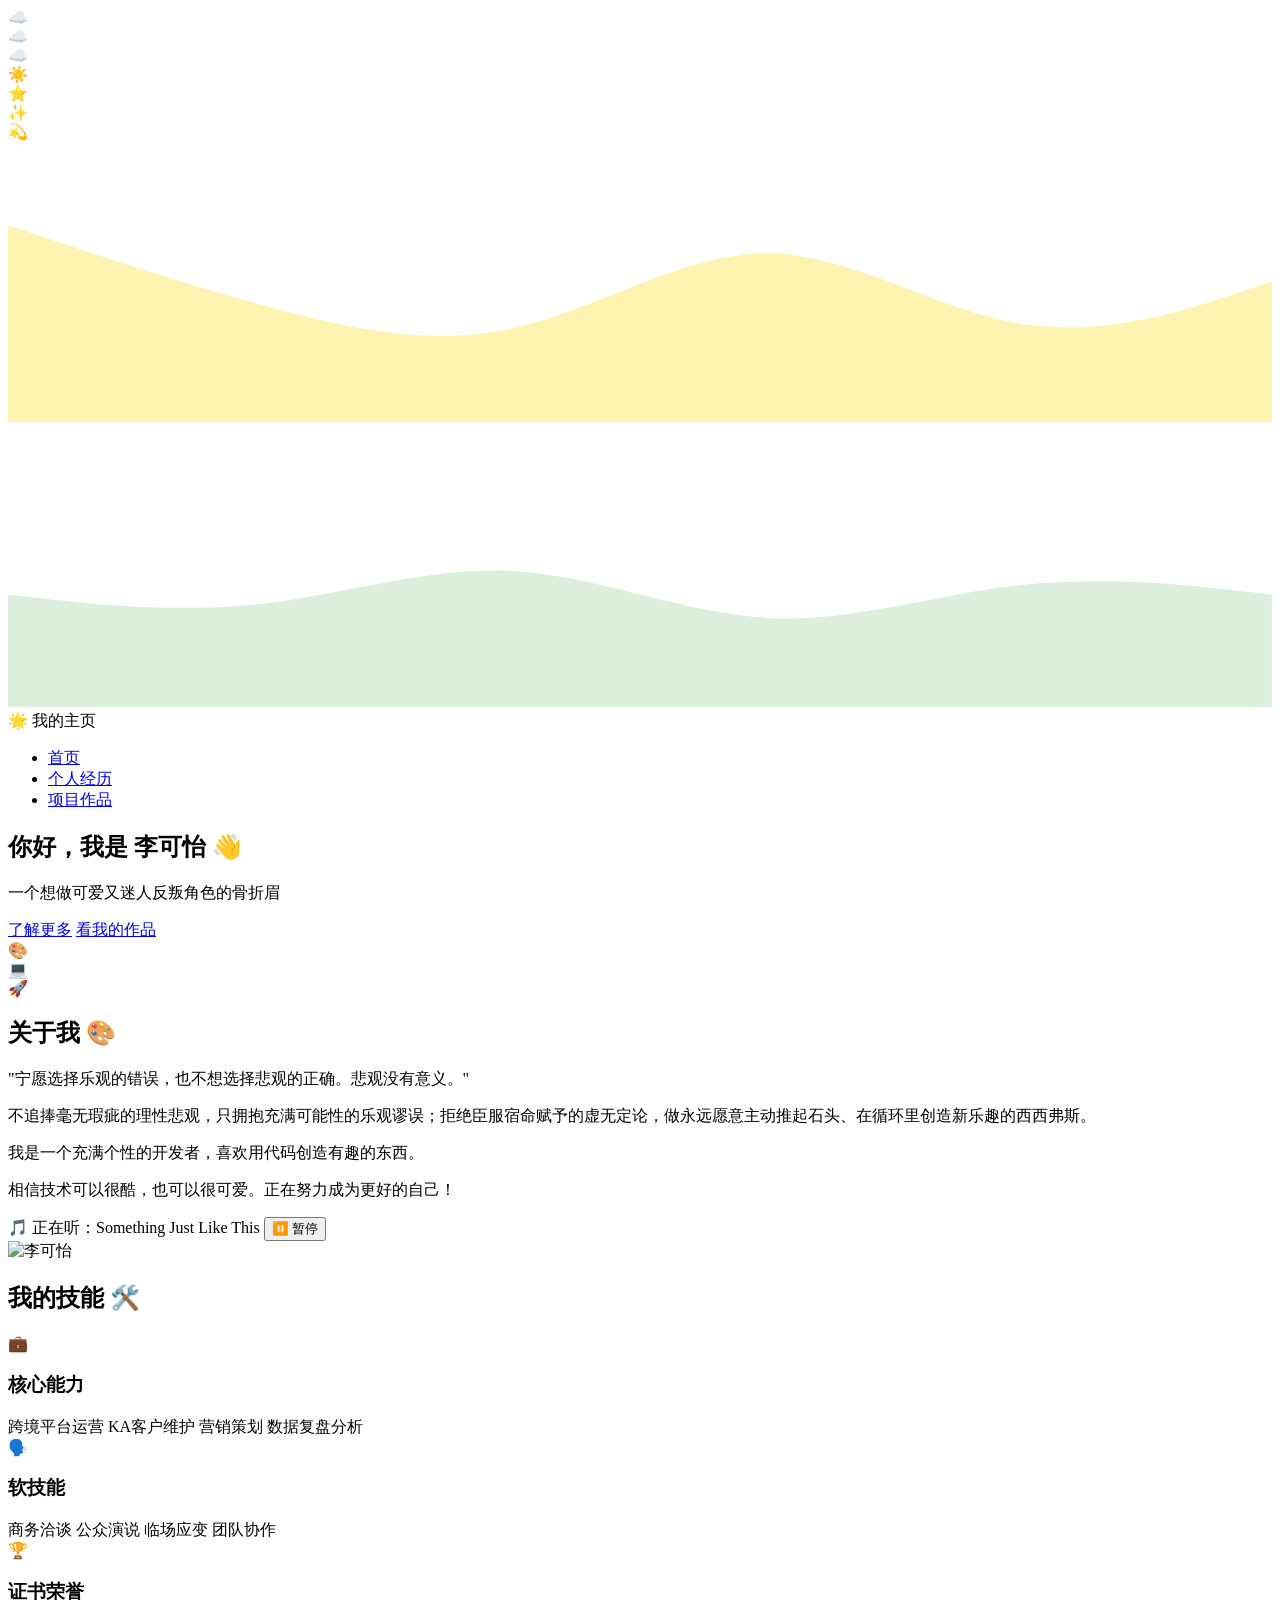
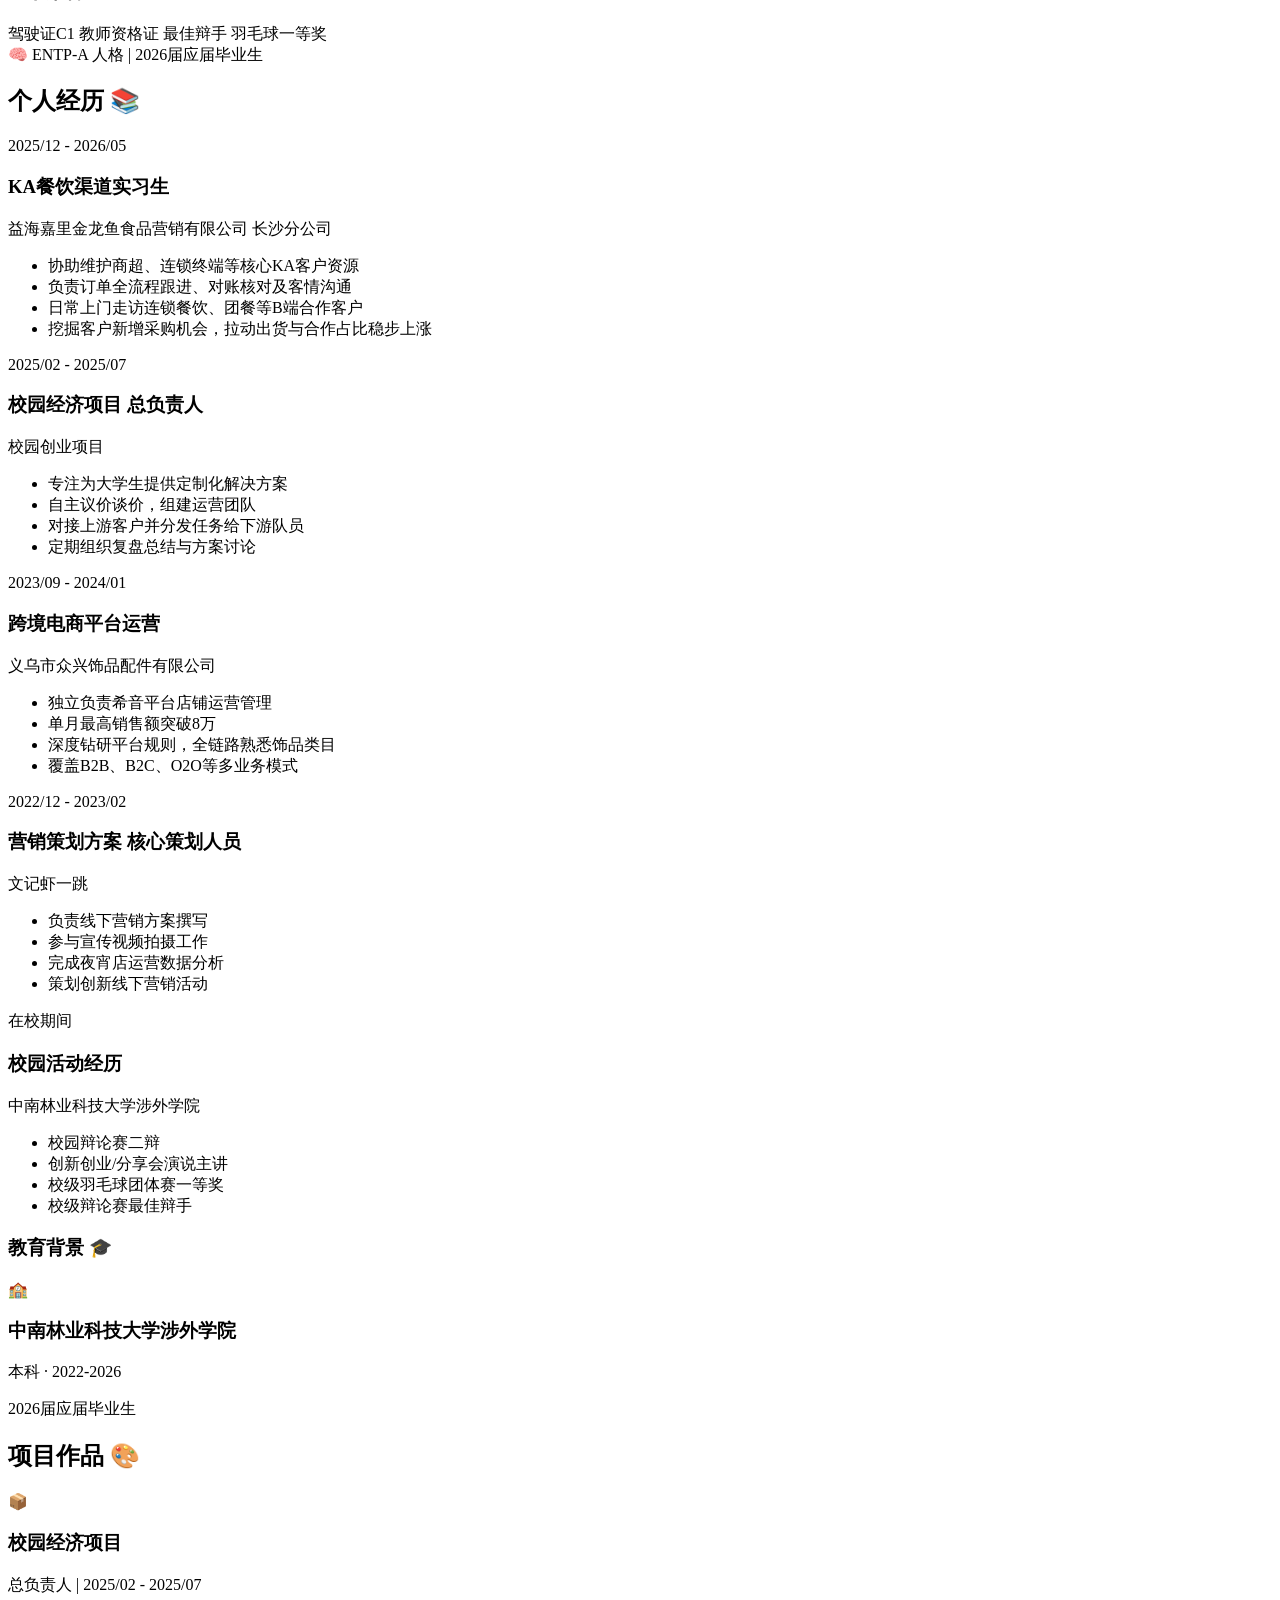
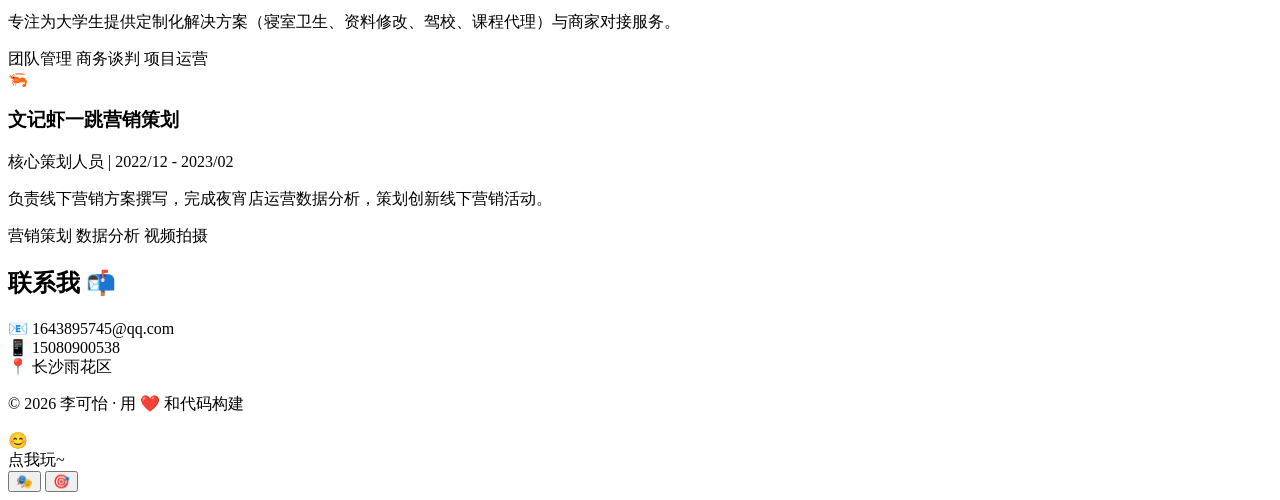
==== index.html @ 782f6d32 "Add files via upload" ====
<!DOCTYPE html>
<html lang="zh-CN">
<head>
    <meta charset="UTF-8">
    <meta name="viewport" content="width=device-width, initial-scale=1.0">
    <title>李可怡 - 个人主页</title>
    <link rel="stylesheet" href="css/style.css">
    <link href="https://fonts.googleapis.com/css2?family=Nunito:wght@400;600;700;800&display=swap" rel="stylesheet">
</head>
<body>
    <!-- 卡通背景装饰 -->
    <div class="bg-decoration">
        <div class="cloud cloud-1">☁️</div>
        <div class="cloud cloud-2">☁️</div>
        <div class="cloud cloud-3">☁️</div>
        <div class="sun">☀️</div>
        <div class="star star-1">⭐</div>
        <div class="star star-2">✨</div>
        <div class="star star-3">💫</div>
    </div>

    <!-- 波浪装饰 -->
    <div class="wave-container">
        <svg class="wave" xmlns="http://www.w3.org/2000/svg" viewBox="0 0 1440 320">
            <path fill="rgba(255, 215, 0, 0.3)" d="M0,96L48,112C96,128,192,160,288,186.7C384,213,480,235,576,213.3C672,192,768,128,864,128C960,128,1056,192,1152,208C1248,224,1344,192,1392,176L1440,160L1440,320L1392,320C1344,320,1248,320,1152,320C1056,320,960,320,864,320C768,320,672,320,576,320C480,320,384,320,288,320C192,320,96,320,48,320L0,320Z"></path>
        </svg>
        <svg class="wave wave-2" xmlns="http://www.w3.org/2000/svg" viewBox="0 0 1440 320">
            <path fill="rgba(76, 175, 80, 0.2)" d="M0,192L48,197.3C96,203,192,213,288,202.7C384,192,480,160,576,165.3C672,171,768,213,864,218.7C960,224,1056,192,1152,181.3C1248,171,1344,181,1392,186.7L1440,192L1440,320L1392,320C1344,320,1248,320,1152,320C1056,320,960,320,864,320C768,320,672,320,576,320C480,320,384,320,288,320C192,320,96,320,48,320L0,320Z"></path>
        </svg>
    </div>

    <nav class="navbar">
        <div class="logo">🌟 我的主页</div>
        <ul class="nav-links">
            <li><a href="#home" class="active">首页</a></li>
            <li><a href="#experience">个人经历</a></li>
            <li><a href="#projects">项目作品</a></li>
        </ul>
        <div class="hamburger">
            <span></span>
            <span></span>
            <span></span>
        </div>
    </nav>

    <main class="main-content">
        <!-- 首页 -->
        <section id="home" class="section hero-section">
            <header class="hero">
                <div class="hero-content">
                    <h1>你好，我是 <span class="highlight">李可怡</span> 👋</h1>
                    <p class="tagline">一个想做可爱又迷人反叛角色的骨折眉</p>
                    <div class="hero-buttons">
                        <a href="#about" class="btn btn-primary">了解更多</a>
                        <a href="#projects" class="btn btn-secondary">看我的作品</a>
                    </div>
                </div>
                <div class="hero-illustration">
                    <div class="illustration-element element-1">🎨</div>
                    <div class="illustration-element element-2">💻</div>
                    <div class="illustration-element element-3">🚀</div>
                </div>
            </header>

            <section id="about" class="section">
                <h2 class="section-title">关于我 🎨</h2>
                <div class="about-content">
<div class="about-text">
                    <p class="about-quote">"宁愿选择乐观的错误，也不想选择悲观的正确。悲观没有意义。"</p>
                    <p class="about-desc">不追捧毫无瑕疵的理性悲观，只拥抱充满可能性的乐观谬误；拒绝臣服宿命赋予的虚无定论，做永远愿意主动推起石头、在循环里创造新乐趣的西西弗斯。</p>
                    <p>我是一个充满个性的开发者，喜欢用代码创造有趣的东西。</p>
                    <p>相信技术可以很酷，也可以很可爱。正在努力成为更好的自己！</p>
                    <div class="about-music">
                        <span class="music-icon">🎵</span>
                        <span class="music-text">正在听：Something Just Like This</span>
                        <audio id="bgMusic" preload="auto">
                            <source src="assets/music.mp3" type="audio/mpeg">
                        </audio>
                        <button class="music-play-btn" id="musicPlayBtn">⏸️ 暂停</button>
                    </div>
                </div>
                    <div class="about-avatar">
                        <img src="assets/avatar.jpg" alt="李可怡" class="avatar-img">
                    </div>
                </div>
            </section>

<section id="skills" class="section skills-section">
            <h2 class="section-title">我的技能 🛠️</h2>
            <div class="skills-grid">
                <div class="skill-card">
                    <div class="skill-icon">💼</div>
                    <h3>核心能力</h3>
                    <div class="skill-tags">
                        <span class="tag">跨境平台运营</span>
                        <span class="tag">KA客户维护</span>
                        <span class="tag">营销策划</span>
                        <span class="tag">数据复盘分析</span>
                    </div>
                </div>
                <div class="skill-card">
                    <div class="skill-icon">🗣️</div>
                    <h3>软技能</h3>
                    <div class="skill-tags">
                        <span class="tag">商务洽谈</span>
                        <span class="tag">公众演说</span>
                        <span class="tag">临场应变</span>
                        <span class="tag">团队协作</span>
                    </div>
                </div>
                <div class="skill-card">
                    <div class="skill-icon">🏆</div>
                    <h3>证书荣誉</h3>
                    <div class="skill-tags">
                        <span class="tag">驾驶证C1</span>
                        <span class="tag">教师资格证</span>
                        <span class="tag">最佳辩手</span>
                        <span class="tag">羽毛球一等奖</span>
                    </div>
                </div>
            </div>
            <div class="personality-badge">
                <span class="badge-icon">🧠</span>
                <span class="badge-text">ENTP-A 人格 | 2026届应届毕业生</span>
            </div>
        </section>
        </section>

        <!-- 个人经历 -->
        <section id="experience" class="section experience-section">
            <h2 class="section-title">个人经历 📚</h2>
            <div class="timeline">
                <div class="timeline-item">
                    <div class="timeline-marker"></div>
                    <div class="timeline-content">
                        <div class="timeline-date">2025/12 - 2026/05</div>
                        <h3>KA餐饮渠道实习生</h3>
                        <p>益海嘉里金龙鱼食品营销有限公司 长沙分公司</p>
                        <ul class="timeline-details">
                            <li>协助维护商超、连锁终端等核心KA客户资源</li>
                            <li>负责订单全流程跟进、对账核对及客情沟通</li>
                            <li>日常上门走访连锁餐饮、团餐等B端合作客户</li>
                            <li>挖掘客户新增采购机会，拉动出货与合作占比稳步上涨</li>
                        </ul>
                    </div>
                </div>

                <div class="timeline-item">
                    <div class="timeline-marker"></div>
                    <div class="timeline-content">
                        <div class="timeline-date">2025/02 - 2025/07</div>
                        <h3>校园经济项目 总负责人</h3>
                        <p>校园创业项目</p>
                        <ul class="timeline-details">
                            <li>专注为大学生提供定制化解决方案</li>
                            <li>自主议价谈价，组建运营团队</li>
                            <li>对接上游客户并分发任务给下游队员</li>
                            <li>定期组织复盘总结与方案讨论</li>
                        </ul>
                    </div>
                </div>

                <div class="timeline-item">
                    <div class="timeline-marker"></div>
                    <div class="timeline-content">
                        <div class="timeline-date">2023/09 - 2024/01</div>
                        <h3>跨境电商平台运营</h3>
                        <p>义乌市众兴饰品配件有限公司</p>
                        <ul class="timeline-details">
                            <li>独立负责希音平台店铺运营管理</li>
                            <li>单月最高销售额突破8万</li>
                            <li>深度钻研平台规则，全链路熟悉饰品类目</li>
                            <li>覆盖B2B、B2C、O2O等多业务模式</li>
                        </ul>
                    </div>
                </div>

                <div class="timeline-item">
                    <div class="timeline-marker"></div>
                    <div class="timeline-content">
                        <div class="timeline-date">2022/12 - 2023/02</div>
                        <h3>营销策划方案 核心策划人员</h3>
                        <p>文记虾一跳</p>
                        <ul class="timeline-details">
                            <li>负责线下营销方案撰写</li>
                            <li>参与宣传视频拍摄工作</li>
                            <li>完成夜宵店运营数据分析</li>
                            <li>策划创新线下营销活动</li>
                        </ul>
                    </div>
                </div>

                <div class="timeline-item">
                    <div class="timeline-marker"></div>
                    <div class="timeline-content">
                        <div class="timeline-date">在校期间</div>
                        <h3>校园活动经历</h3>
                        <p>中南林业科技大学涉外学院</p>
                        <ul class="timeline-details">
                            <li>校园辩论赛二辩</li>
                            <li>创新创业/分享会演说主讲</li>
                            <li>校级羽毛球团体赛一等奖</li>
                            <li>校级辩论赛最佳辩手</li>
                        </ul>
                    </div>
                </div>
            </div>

            <h3 class="sub-title">教育背景 🎓</h3>
            <div class="edu-grid">
                <div class="edu-card">
                    <div class="edu-icon">🏫</div>
                    <h3>中南林业科技大学涉外学院</h3>
                    <p>本科 · 2022-2026</p>
                    <p class="edu-desc">2026届应届毕业生</p>
                </div>
            </div>
        </section>

        <!-- 项目作品 -->
        <section id="projects" class="section projects-section">
            <h2 class="section-title">项目作品 🎨</h2>

            <div class="projects-grid">
                <div class="project-card">
                    <div class="project-image">
                        <div class="project-placeholder">📦</div>
                    </div>
                    <div class="project-info">
                        <h3>校园经济项目</h3>
                        <p class="project-role">总负责人 | 2025/02 - 2025/07</p>
                        <p>专注为大学生提供定制化解决方案（寝室卫生、资料修改、驾校、课程代理）与商家对接服务。</p>
                        <div class="project-tags">
                            <span class="tag">团队管理</span>
                            <span class="tag">商务谈判</span>
                            <span class="tag">项目运营</span>
                        </div>
                    </div>
                </div>

                <div class="project-card">
                    <div class="project-image">
                        <div class="project-placeholder">🦐</div>
                    </div>
                    <div class="project-info">
                        <h3>文记虾一跳营销策划</h3>
                        <p class="project-role">核心策划人员 | 2022/12 - 2023/02</p>
                        <p>负责线下营销方案撰写，完成夜宵店运营数据分析，策划创新线下营销活动。</p>
                        <div class="project-tags">
                            <span class="tag">营销策划</span>
                            <span class="tag">数据分析</span>
                            <span class="tag">视频拍摄</span>
                        </div>
                    </div>
                </div>
            </div>
        </section>

        <!-- 联系方式 -->
        <section id="contact" class="section contact-section">
            <h2 class="section-title">联系我 📬</h2>
            <div class="contact-content">
                <div class="contact-info">
                    <div class="contact-item">
                        <span class="contact-icon">📧</span>
                        <span>1643895745@qq.com</span>
                    </div>
                    <div class="contact-item">
                        <span class="contact-icon">📱</span>
                        <span>15080900538</span>
                    </div>
                    <div class="contact-item">
                        <span class="contact-icon">📍</span>
                        <span>长沙雨花区</span>
                    </div>
                </div>
            </div>
        </section>
    </main>

    <footer class="footer">
        <p>© 2026 李可怡 · 用 ❤️ 和代码构建</p>
    </footer>

    <!-- 趣味互动小角落 -->
    <div class="fun-corner">
        <div class="fun-bubble" id="funBubble">
            <div class="bubble-emoji" id="bubbleEmoji">😊</div>
            <div class="bubble-hint">点我玩~</div>
        </div>
        <div class="fun-buttons">
            <button class="fun-btn fun-btn-emoji" id="funEmojiBtn" title="换个表情">
                <span class="btn-emoji" id="funEmojiIcon">🎭</span>
            </button>
            <button class="fun-btn fun-btn-egg" id="funEggBtn" title="发现彩蛋">
                <span class="btn-emoji">🎯</span>
            </button>
        </div>
    </div>

    <script src="js/main.js"></script>
</body>
</html>
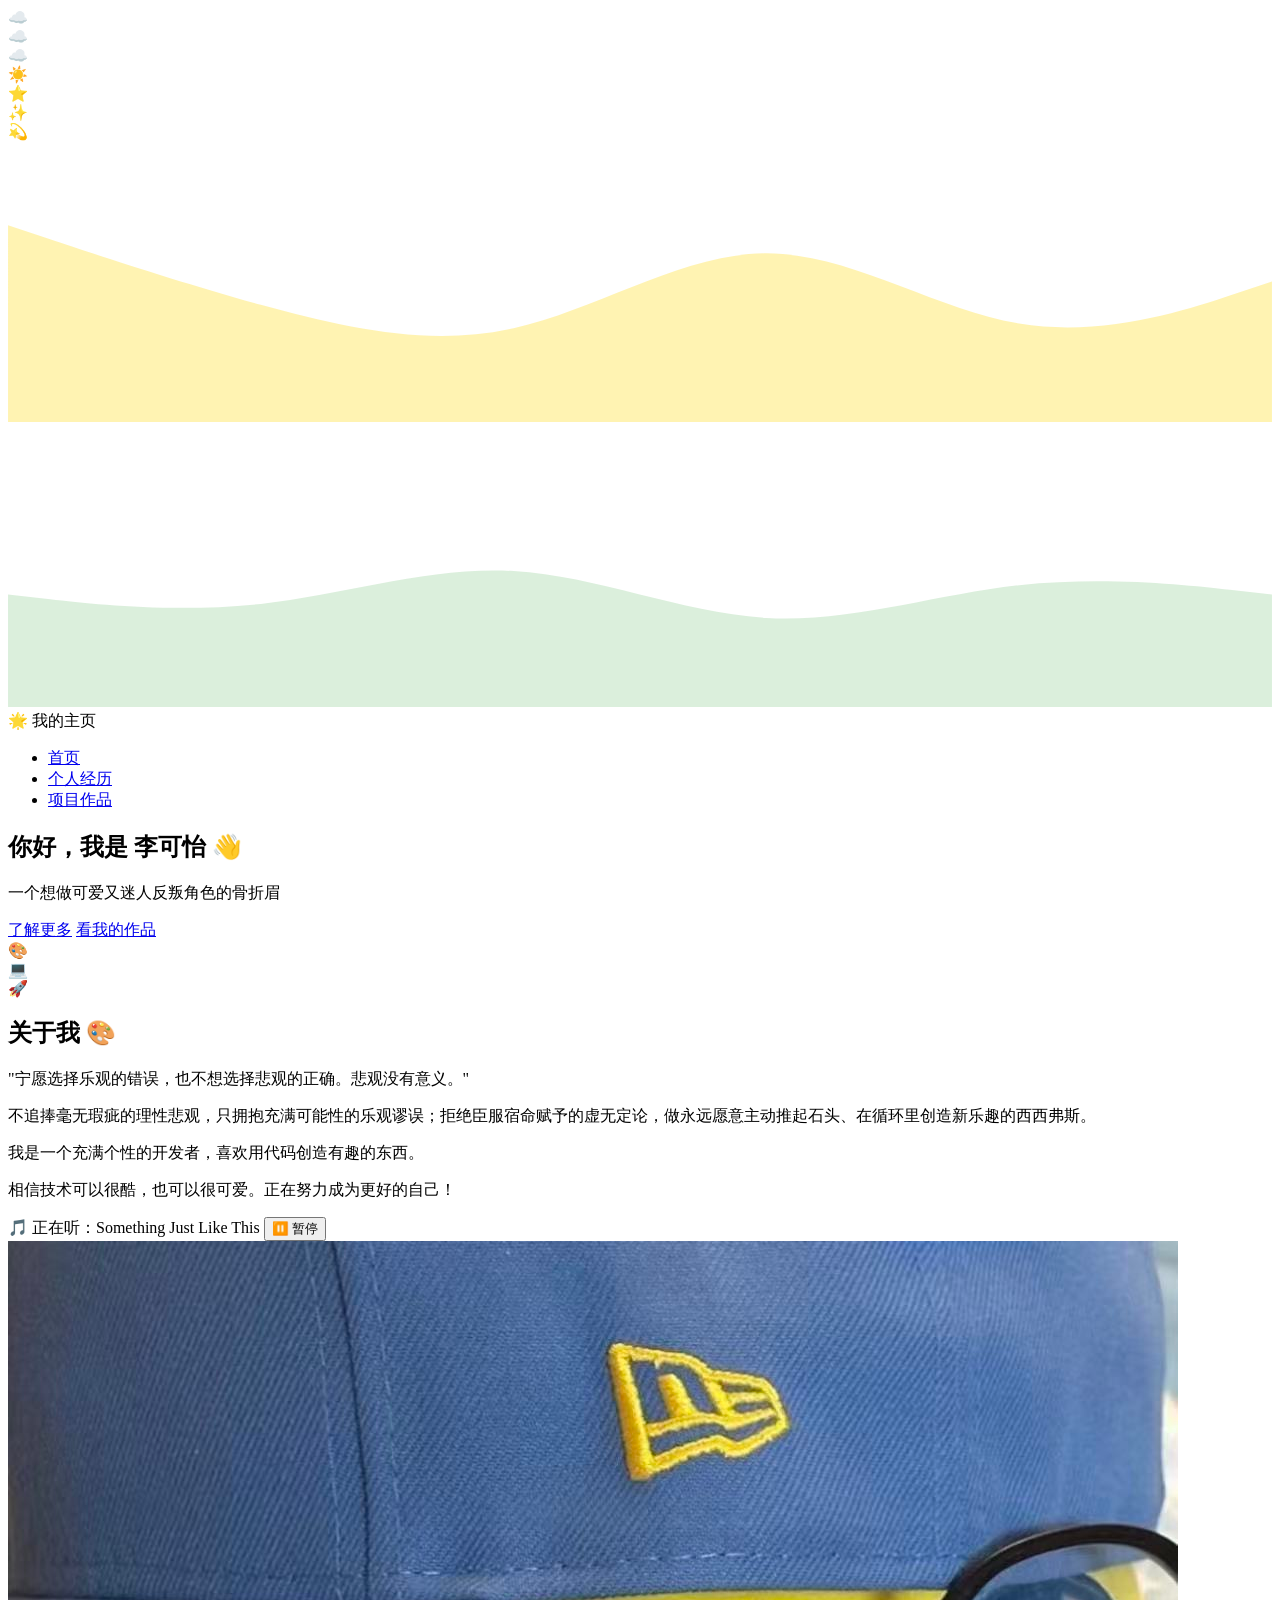
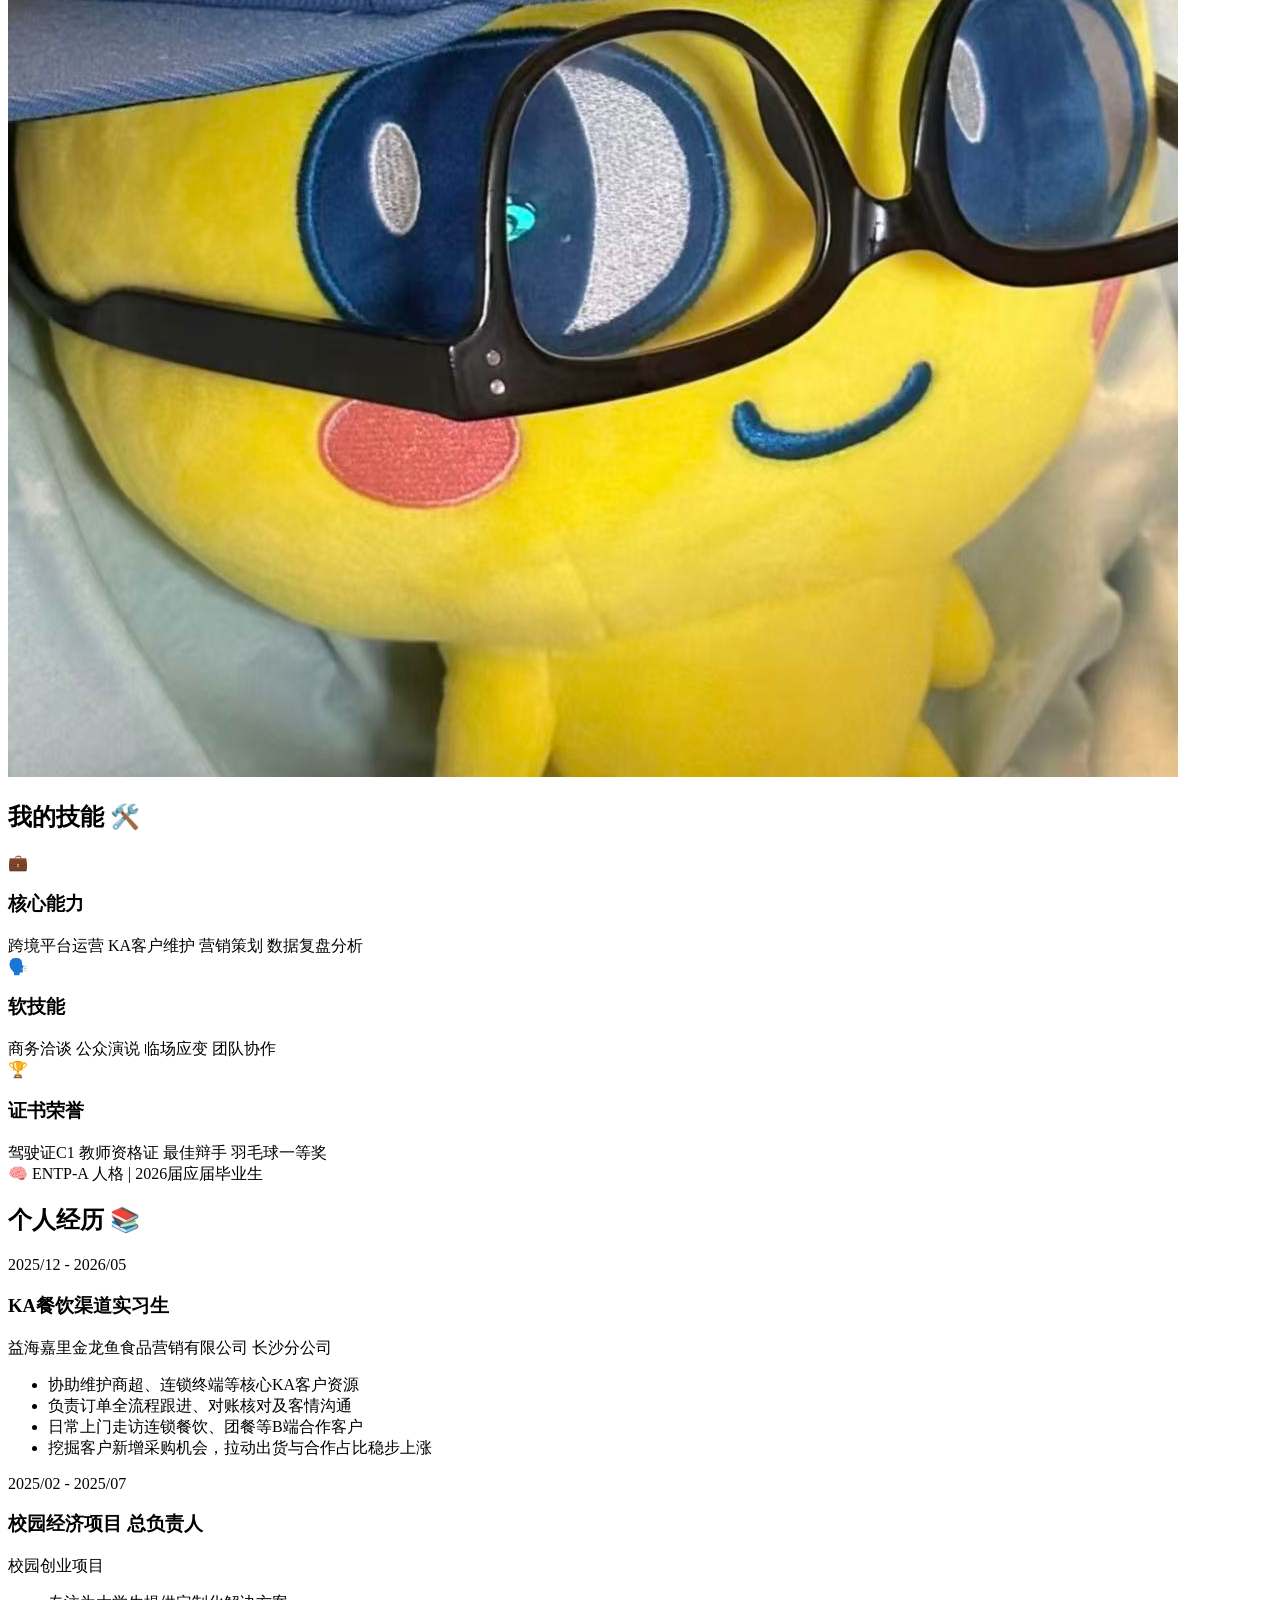
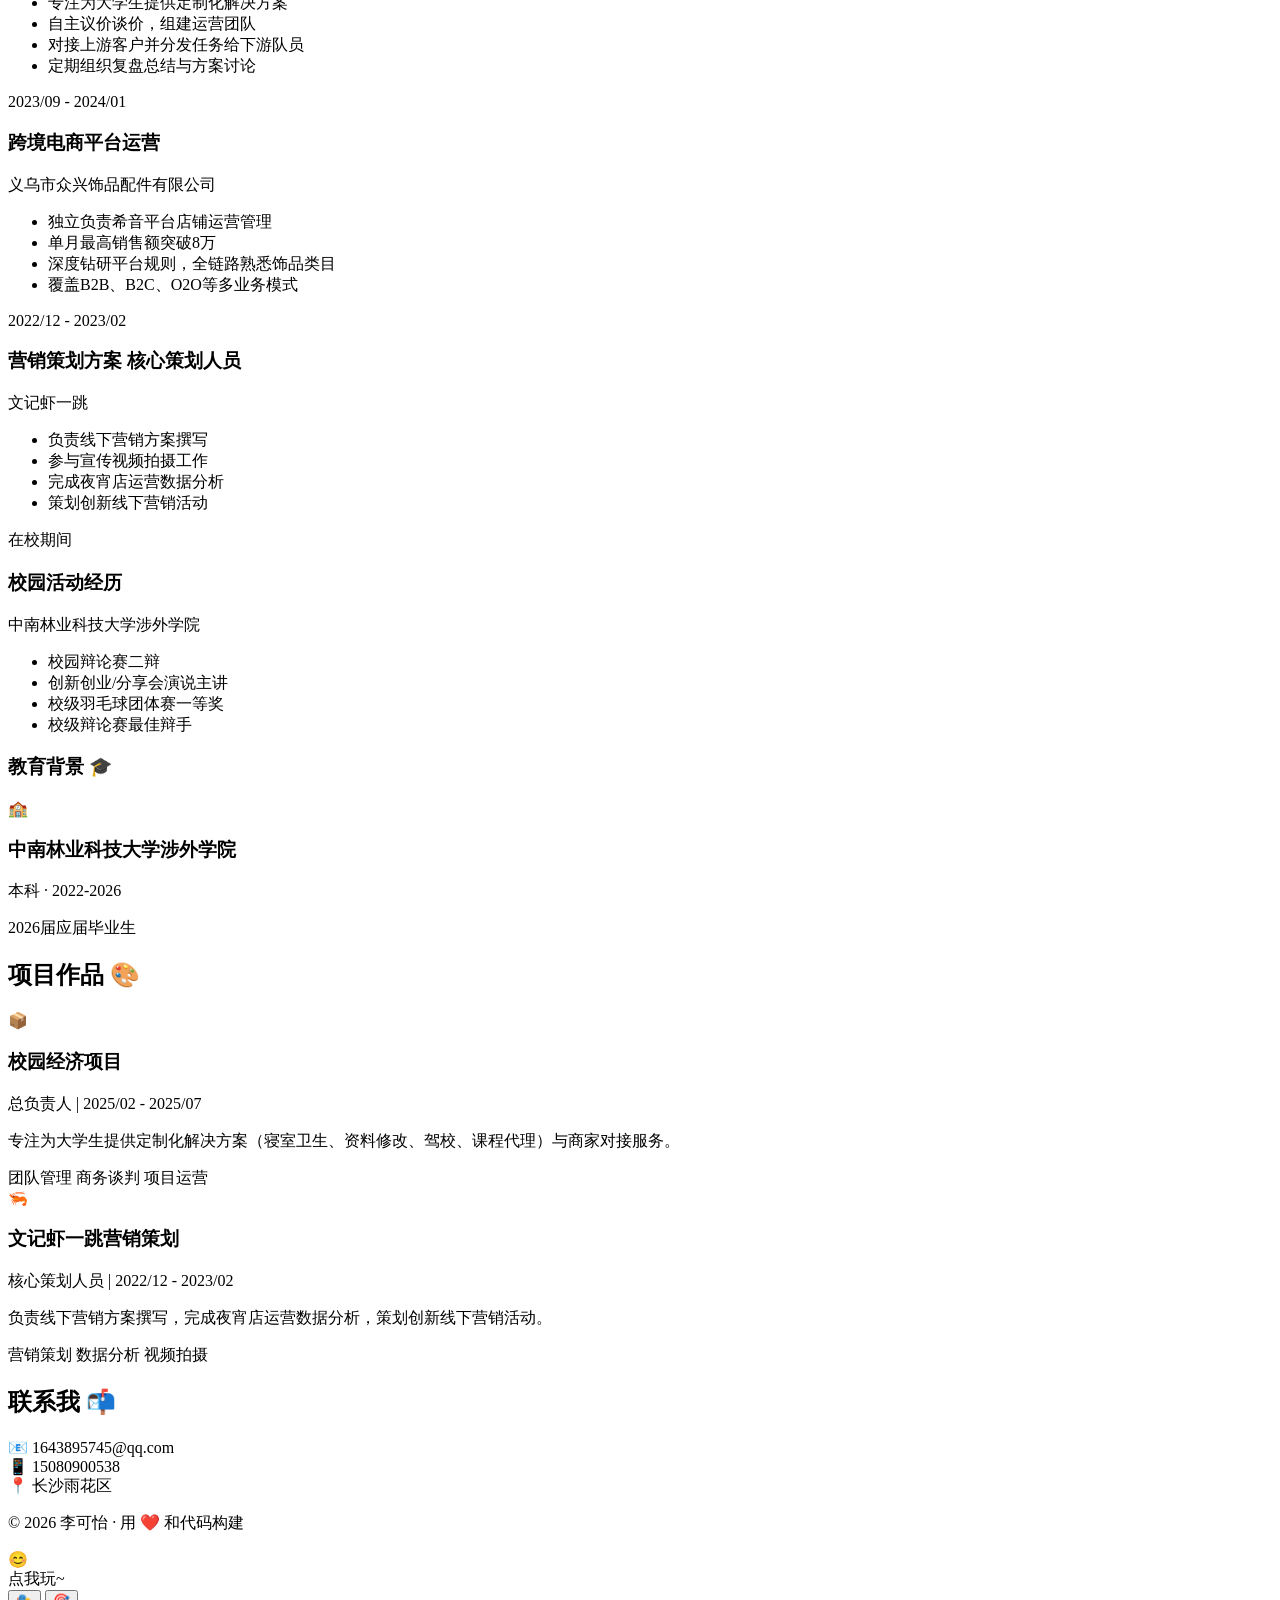
==== commit 04ada2a3: "Add files via upload" ====
--- a/index.html
+++ b/index.html
@@ -74,13 +74,13 @@
                         <span class="music-icon">🎵</span>
                         <span class="music-text">正在听：Something Just Like This</span>
                         <audio id="bgMusic" preload="auto">
-                            <source src="assets/music.mp3" type="audio/mpeg">
+                            <source src="music.mp3" type="audio/mpeg">
                         </audio>
                         <button class="music-play-btn" id="musicPlayBtn">⏸️ 暂停</button>
                     </div>
                 </div>
                     <div class="about-avatar">
-                        <img src="assets/avatar.jpg" alt="李可怡" class="avatar-img">
+                        <img src="avatar.jpg" alt="李可怡" class="avatar-img">
                     </div>
                 </div>
             </section>
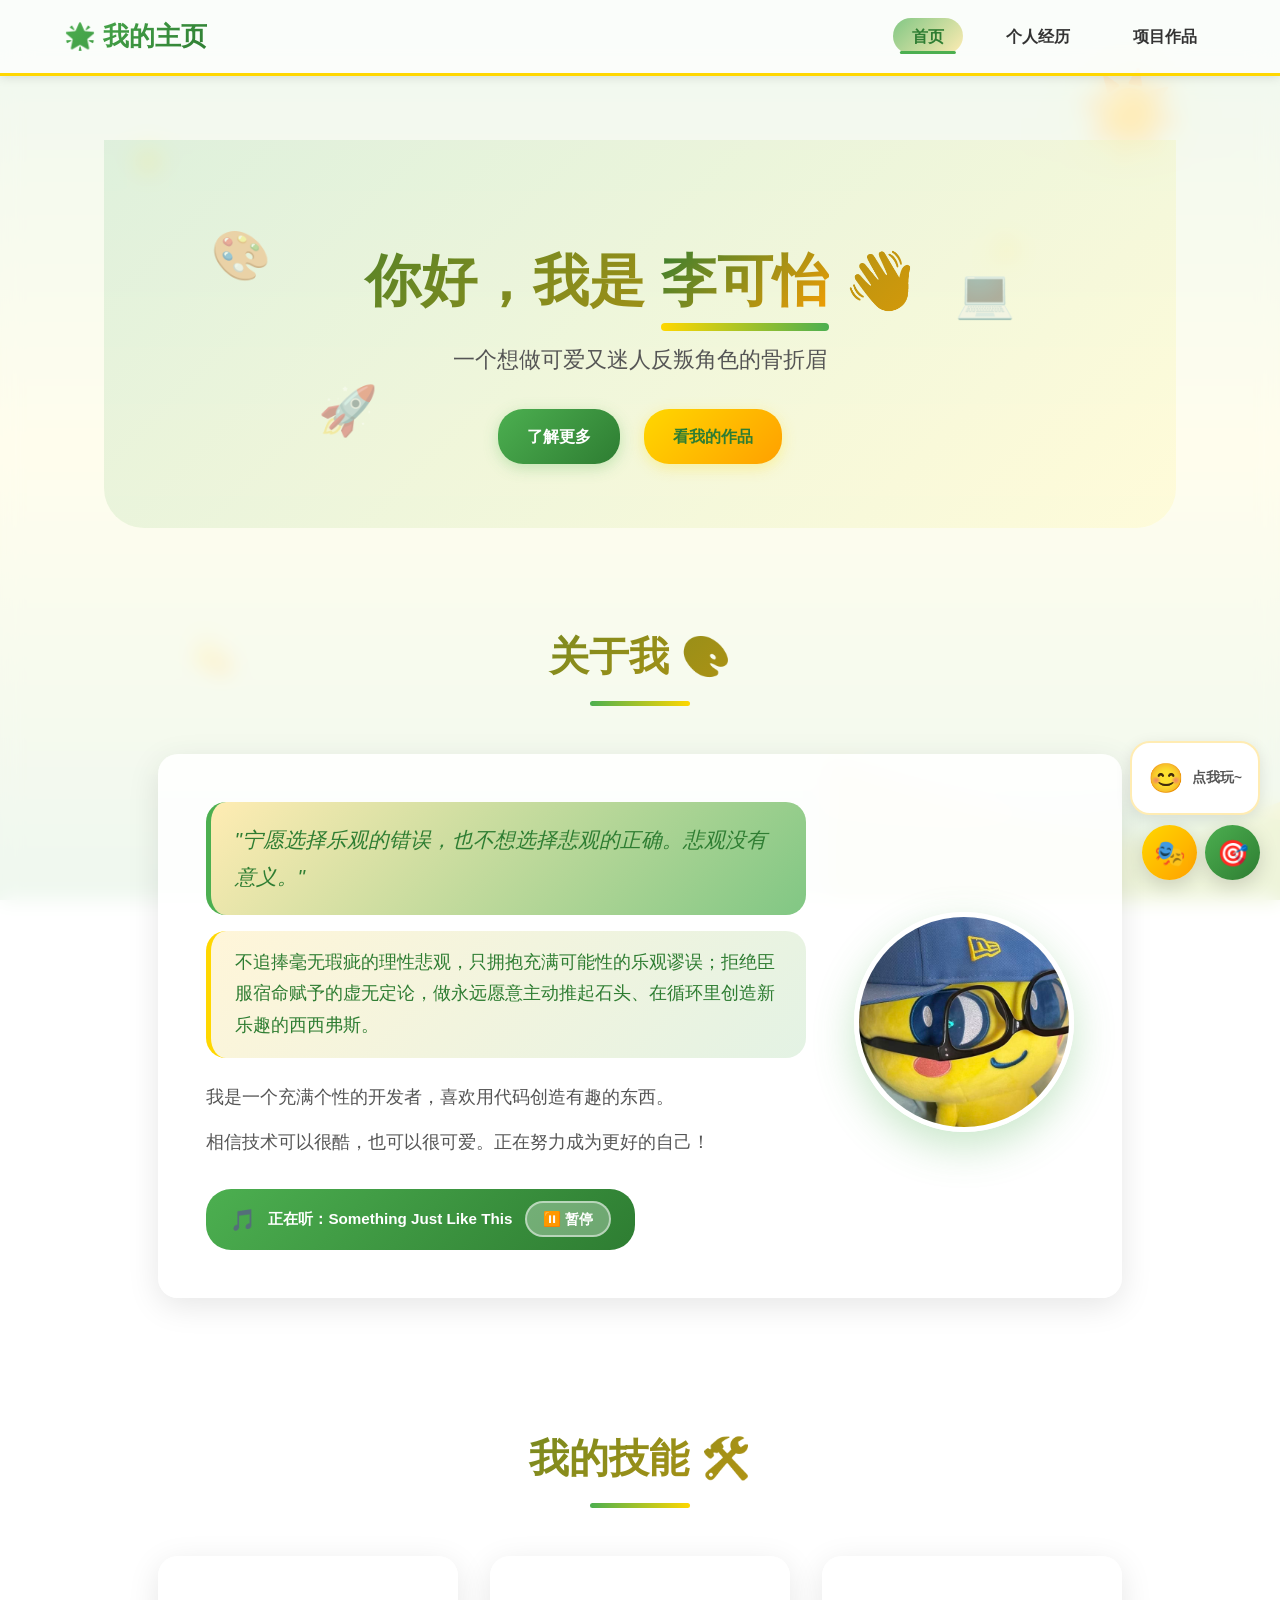
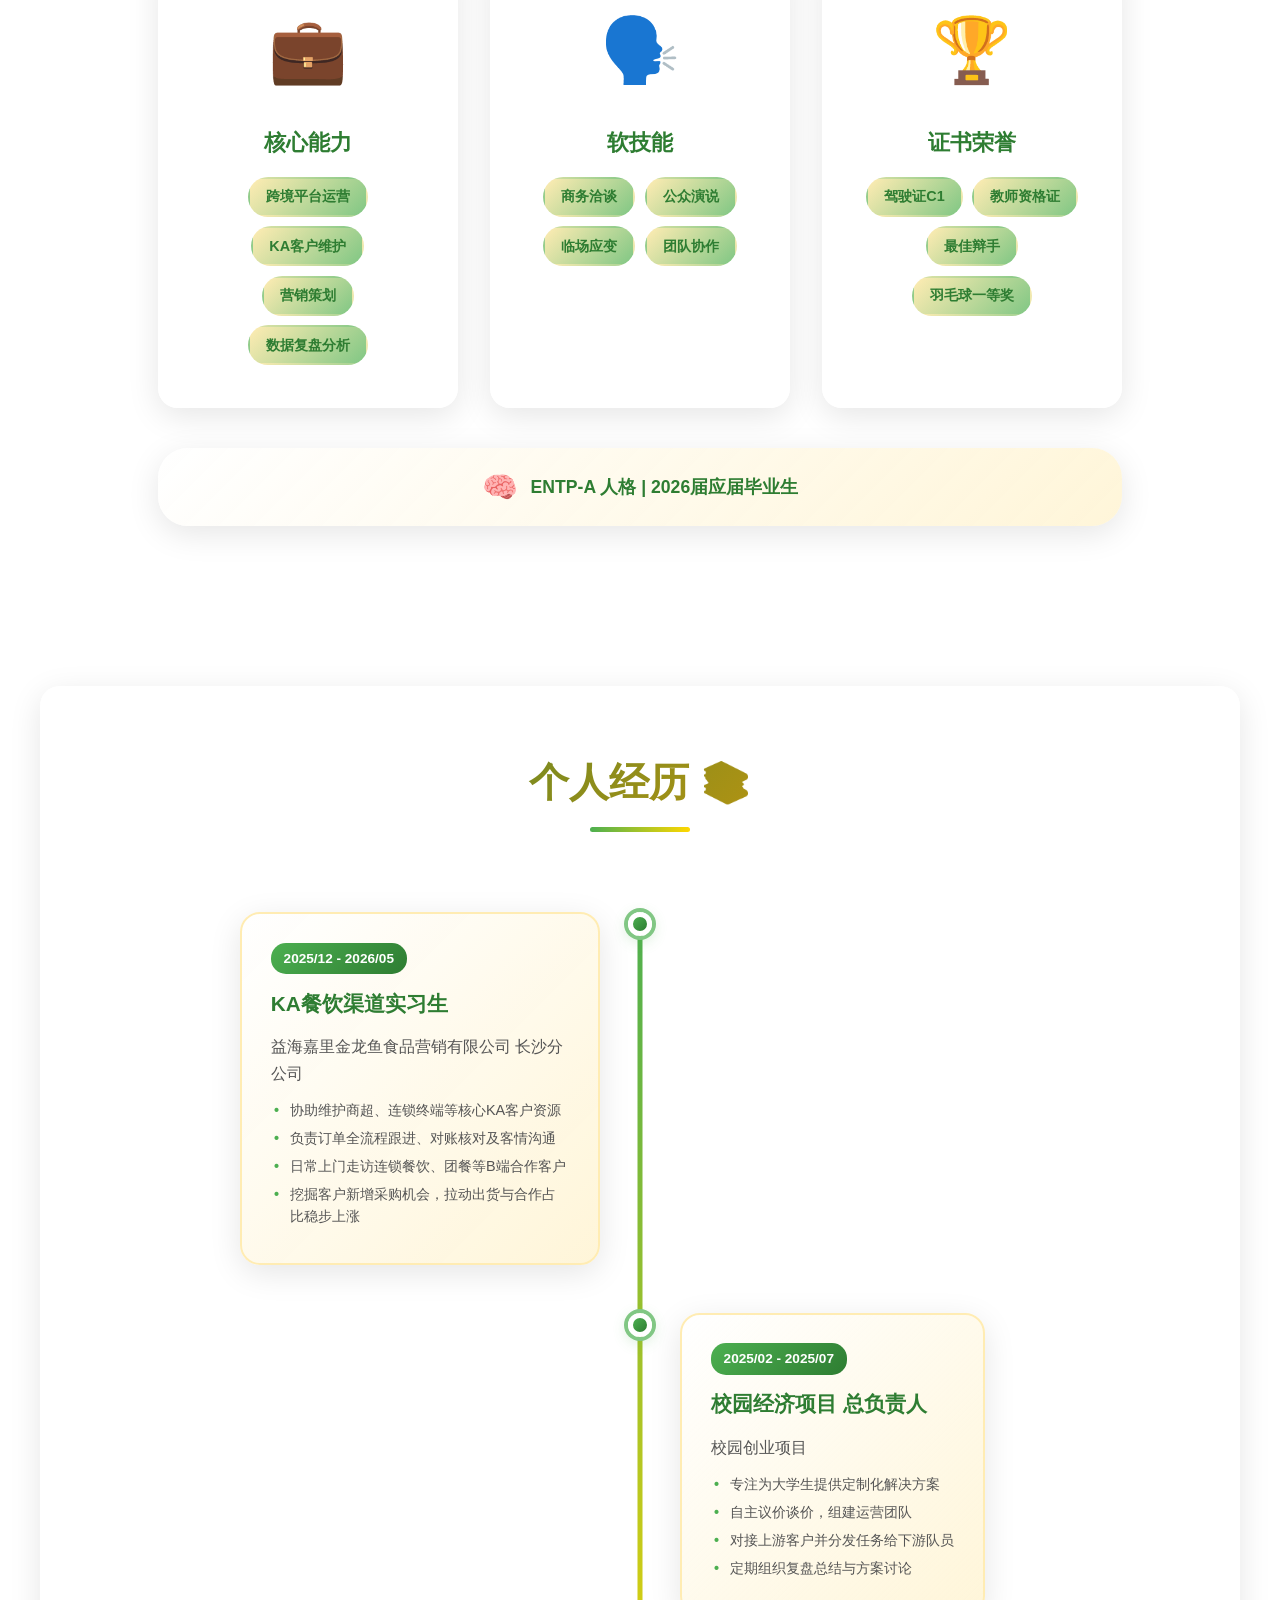
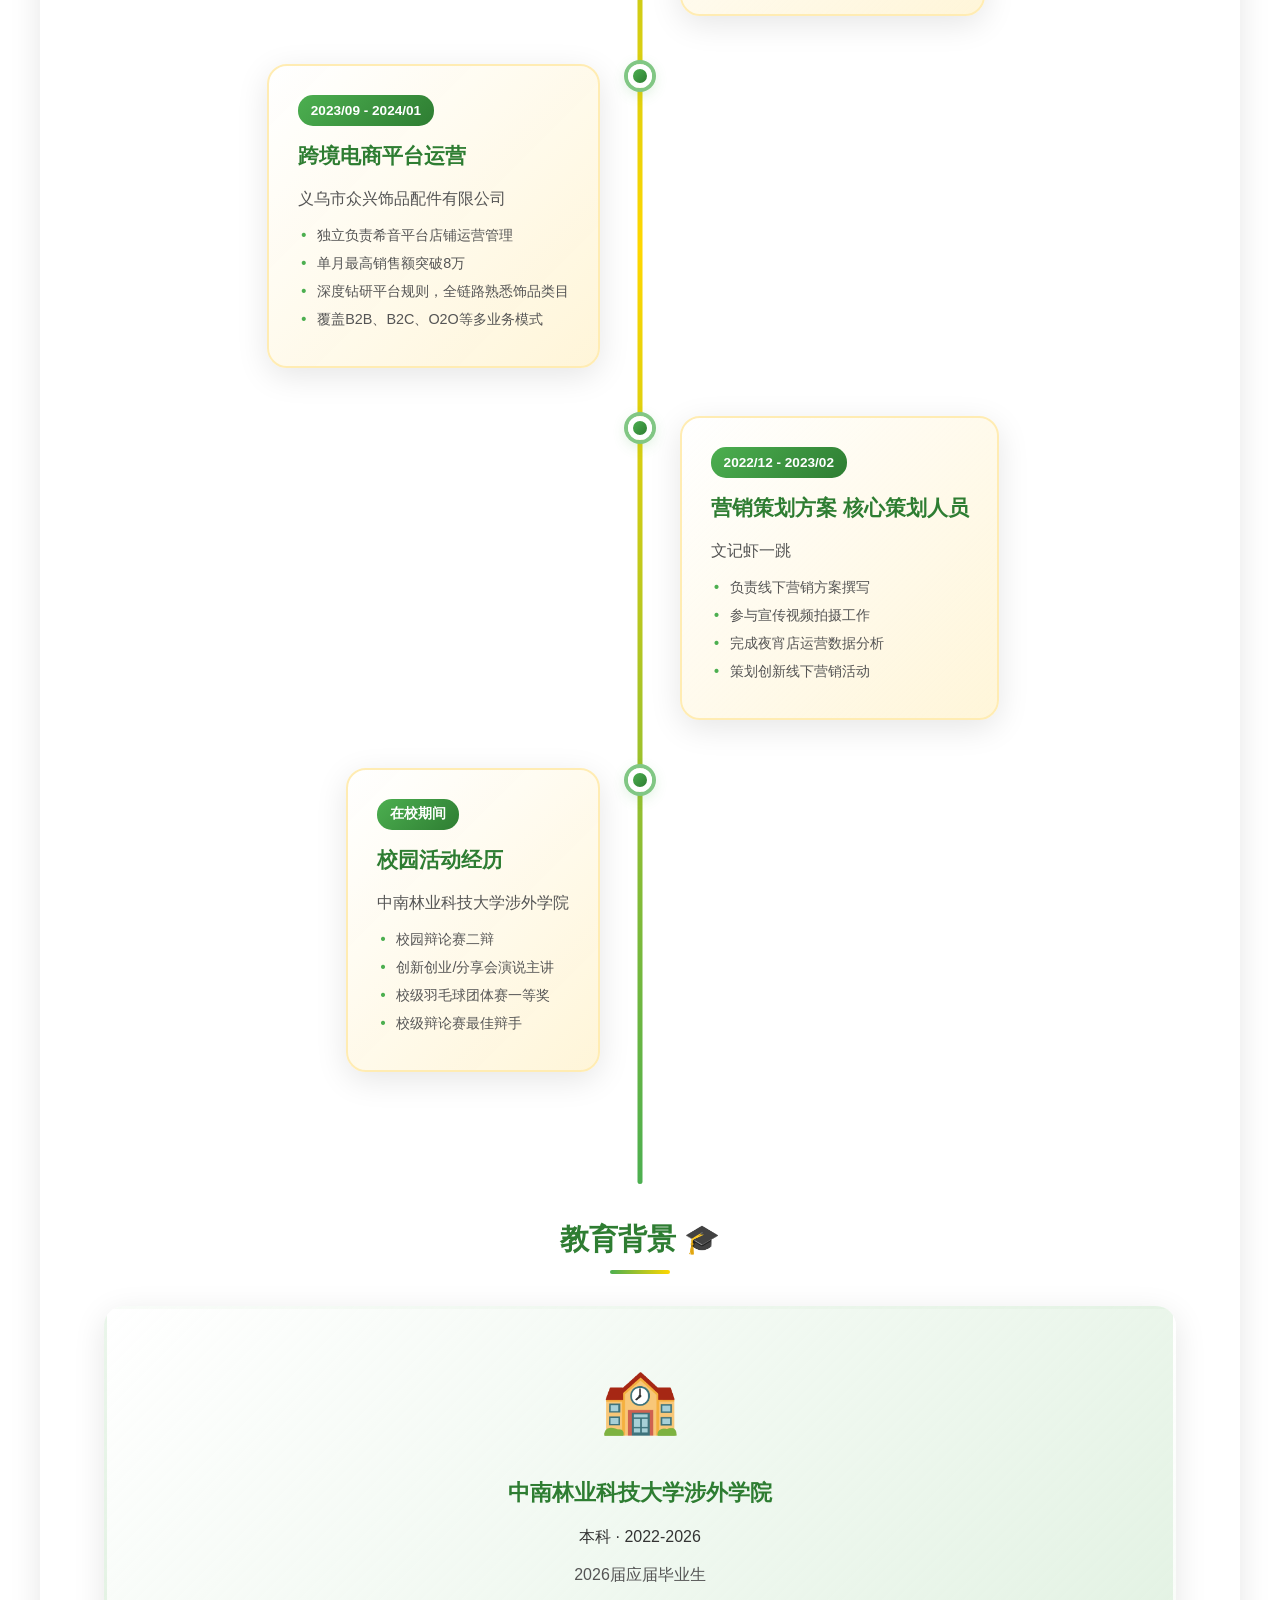
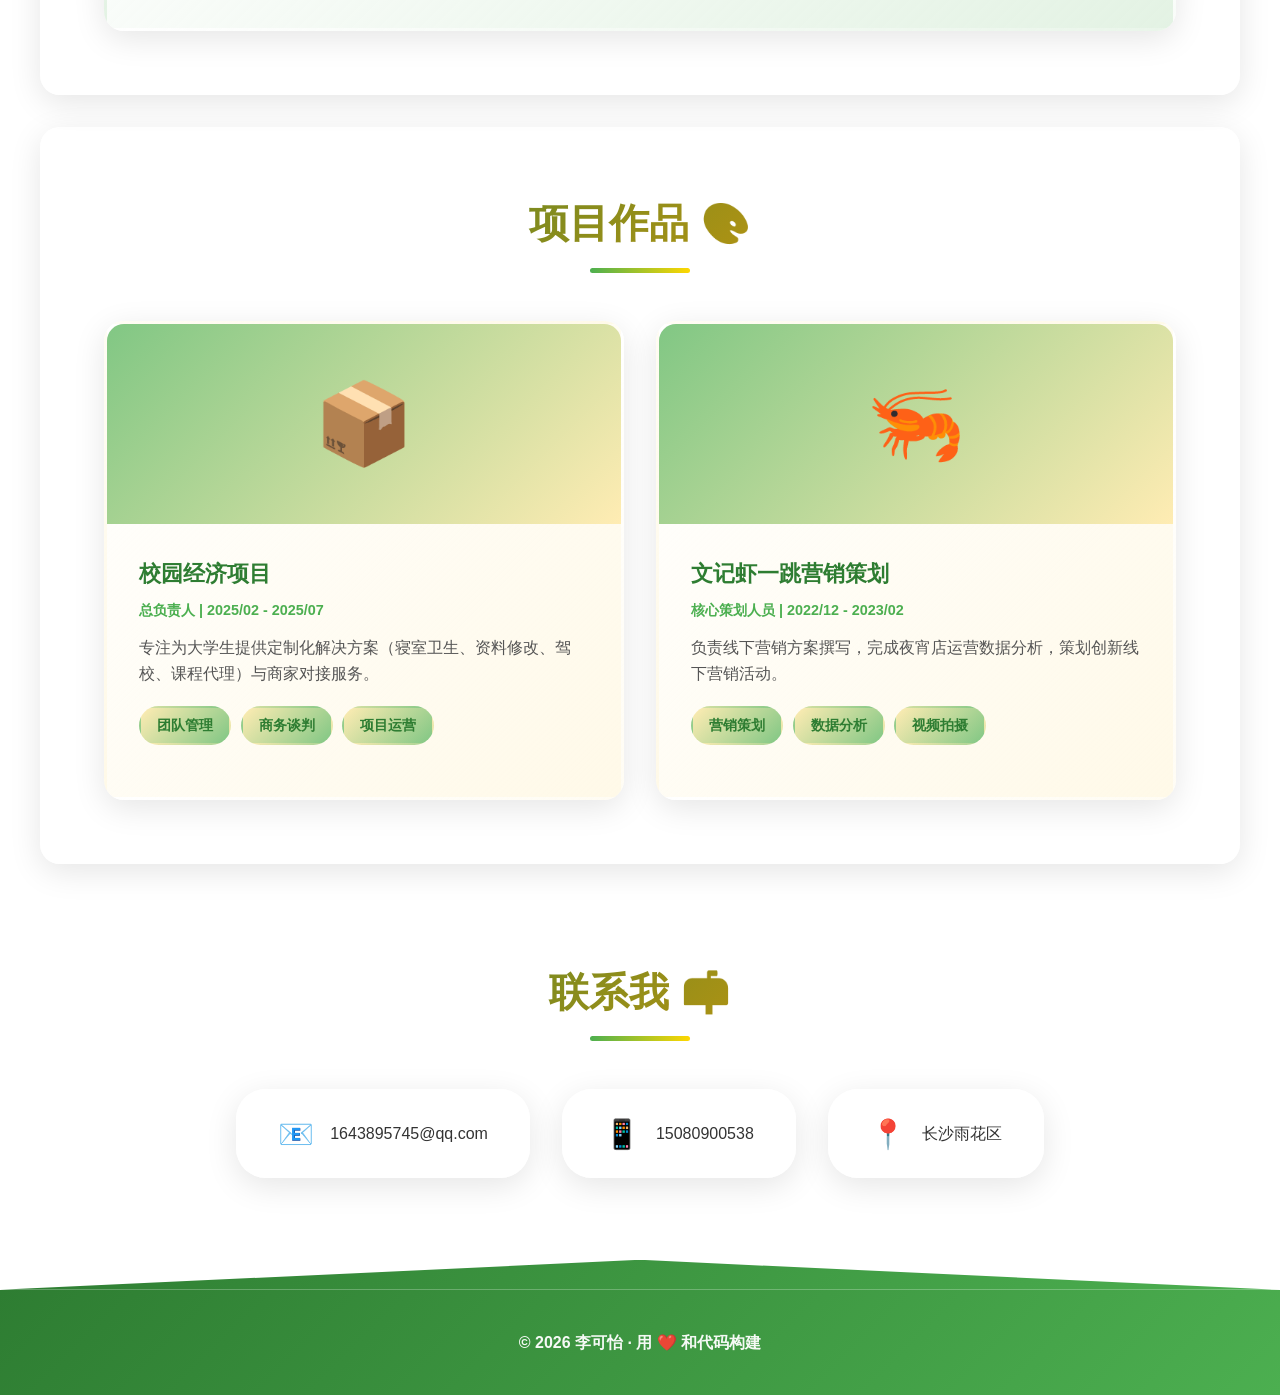
==== commit f449b986: "Update index.html" ====
--- a/index.html
+++ b/index.html
@@ -4,7 +4,7 @@
     <meta charset="UTF-8">
     <meta name="viewport" content="width=device-width, initial-scale=1.0">
     <title>李可怡 - 个人主页</title>
-    <link rel="stylesheet" href="css/style.css">
+    <link rel="stylesheet" href="style.css">
     <link href="https://fonts.googleapis.com/css2?family=Nunito:wght@400;600;700;800&display=swap" rel="stylesheet">
 </head>
 <body>
@@ -18,7 +18,6 @@
         <div class="star star-2">✨</div>
         <div class="star star-3">💫</div>
     </div>
-
     <!-- 波浪装饰 -->
     <div class="wave-container">
         <svg class="wave" xmlns="http://www.w3.org/2000/svg" viewBox="0 0 1440 320">
@@ -28,7 +27,6 @@
             <path fill="rgba(76, 175, 80, 0.2)" d="M0,192L48,197.3C96,203,192,213,288,202.7C384,192,480,160,576,165.3C672,171,768,213,864,218.7C960,224,1056,192,1152,181.3C1248,171,1344,181,1392,186.7L1440,192L1440,320L1392,320C1344,320,1248,320,1152,320C1056,320,960,320,864,320C768,320,672,320,576,320C480,320,384,320,288,320C192,320,96,320,48,320L0,320Z"></path>
         </svg>
     </div>
-
     <nav class="navbar">
         <div class="logo">🌟 我的主页</div>
         <ul class="nav-links">
@@ -42,7 +40,6 @@
             <span></span>
         </div>
     </nav>
-
     <main class="main-content">
         <!-- 首页 -->
         <section id="home" class="section hero-section">
@@ -61,71 +58,68 @@
                     <div class="illustration-element element-3">🚀</div>
                 </div>
             </header>
-
             <section id="about" class="section">
                 <h2 class="section-title">关于我 🎨</h2>
                 <div class="about-content">
-<div class="about-text">
-                    <p class="about-quote">"宁愿选择乐观的错误，也不想选择悲观的正确。悲观没有意义。"</p>
-                    <p class="about-desc">不追捧毫无瑕疵的理性悲观，只拥抱充满可能性的乐观谬误；拒绝臣服宿命赋予的虚无定论，做永远愿意主动推起石头、在循环里创造新乐趣的西西弗斯。</p>
-                    <p>我是一个充满个性的开发者，喜欢用代码创造有趣的东西。</p>
-                    <p>相信技术可以很酷，也可以很可爱。正在努力成为更好的自己！</p>
-                    <div class="about-music">
-                        <span class="music-icon">🎵</span>
-                        <span class="music-text">正在听：Something Just Like This</span>
-                        <audio id="bgMusic" preload="auto">
-                            <source src="music.mp3" type="audio/mpeg">
-                        </audio>
-                        <button class="music-play-btn" id="musicPlayBtn">⏸️ 暂停</button>
-                    </div>
-                </div>
+                    <div class="about-text">
+                        <p class="about-quote">"宁愿选择乐观的错误，也不想选择悲观的正确。悲观没有意义。"</p>
+                        <p class="about-desc">不追捧毫无瑕疵的理性悲观，只拥抱充满可能性的乐观谬误；拒绝臣服宿命赋予的虚无定论，做永远愿意主动推起石头、在循环里创造新乐趣的西西弗斯。</p>
+                        <p>我是一个充满个性的开发者，喜欢用代码创造有趣的东西。</p>
+                        <p>相信技术可以很酷，也可以很可爱。正在努力成为更好的自己！</p>
+                        <div class="about-music">
+                            <span class="music-icon">🎵</span>
+                            <span class="music-text">正在听：Something Just Like This</span>
+                            <audio id="bgMusic" preload="auto">
+                                <source src="music.mp3" type="audio/mpeg">
+                            </audio>
+                            <button class="music-play-btn" id="musicPlayBtn">⏸️ 暂停</button>
+                        </div>
+                    </div>
                     <div class="about-avatar">
                         <img src="avatar.jpg" alt="李可怡" class="avatar-img">
                     </div>
                 </div>
             </section>
-
-<section id="skills" class="section skills-section">
-            <h2 class="section-title">我的技能 🛠️</h2>
-            <div class="skills-grid">
-                <div class="skill-card">
-                    <div class="skill-icon">💼</div>
-                    <h3>核心能力</h3>
-                    <div class="skill-tags">
-                        <span class="tag">跨境平台运营</span>
-                        <span class="tag">KA客户维护</span>
-                        <span class="tag">营销策划</span>
-                        <span class="tag">数据复盘分析</span>
-                    </div>
-                </div>
-                <div class="skill-card">
-                    <div class="skill-icon">🗣️</div>
-                    <h3>软技能</h3>
-                    <div class="skill-tags">
-                        <span class="tag">商务洽谈</span>
-                        <span class="tag">公众演说</span>
-                        <span class="tag">临场应变</span>
-                        <span class="tag">团队协作</span>
-                    </div>
-                </div>
-                <div class="skill-card">
-                    <div class="skill-icon">🏆</div>
-                    <h3>证书荣誉</h3>
-                    <div class="skill-tags">
-                        <span class="tag">驾驶证C1</span>
-                        <span class="tag">教师资格证</span>
-                        <span class="tag">最佳辩手</span>
-                        <span class="tag">羽毛球一等奖</span>
-                    </div>
-                </div>
-            </div>
-            <div class="personality-badge">
-                <span class="badge-icon">🧠</span>
-                <span class="badge-text">ENTP-A 人格 | 2026届应届毕业生</span>
-            </div>
-        </section>
-        </section>
-
+            <section id="skills" class="section skills-section">
+                <h2 class="section-title">我的技能 🛠️</h2>
+                <div class="skills-grid">
+                    <div class="skill-card">
+                        <div class="skill-icon">💼</div>
+                        <h3>核心能力</h3>
+                        <div class="skill-tags">
+                            <span class="tag">跨境平台运营</span>
+                            <span class="tag">KA客户维护</span>
+                            <span class="tag">营销策划</span>
+                            <span class="tag">数据复盘分析</span>
+                        </div>
+                    </div>
+                    <div class="skill-card">
+                        <div class="skill-icon">🗣️</div>
+                        <h3>软技能</h3>
+                        <div class="skill-tags">
+                            <span class="tag">商务洽谈</span>
+                            <span class="tag">公众演说</span>
+                            <span class="tag">临场应变</span>
+                            <span class="tag">团队协作</span>
+                        </div>
+                    </div>
+                    <div class="skill-card">
+                        <div class="skill-icon">🏆</div>
+                        <h3>证书荣誉</h3>
+                        <div class="skill-tags">
+                            <span class="tag">驾驶证C1</span>
+                            <span class="tag">教师资格证</span>
+                            <span class="tag">最佳辩手</span>
+                            <span class="tag">羽毛球一等奖</span>
+                        </div>
+                    </div>
+                </div>
+                <div class="personality-badge">
+                    <span class="badge-icon">🧠</span>
+                    <span class="badge-text">ENTP-A 人格 | 2026届应届毕业生</span>
+                </div>
+            </section>
+        </section>
         <!-- 个人经历 -->
         <section id="experience" class="section experience-section">
             <h2 class="section-title">个人经历 📚</h2>
@@ -144,7 +138,6 @@
                         </ul>
                     </div>
                 </div>
-
                 <div class="timeline-item">
                     <div class="timeline-marker"></div>
                     <div class="timeline-content">
@@ -159,7 +152,6 @@
                         </ul>
                     </div>
                 </div>
-
                 <div class="timeline-item">
                     <div class="timeline-marker"></div>
                     <div class="timeline-content">
@@ -174,7 +166,6 @@
                         </ul>
                     </div>
                 </div>
-
                 <div class="timeline-item">
                     <div class="timeline-marker"></div>
                     <div class="timeline-content">
@@ -189,7 +180,6 @@
                         </ul>
                     </div>
                 </div>
-
                 <div class="timeline-item">
                     <div class="timeline-marker"></div>
                     <div class="timeline-content">
@@ -205,7 +195,6 @@
                     </div>
                 </div>
             </div>
-
             <h3 class="sub-title">教育背景 🎓</h3>
             <div class="edu-grid">
                 <div class="edu-card">
@@ -216,11 +205,9 @@
                 </div>
             </div>
         </section>
-
         <!-- 项目作品 -->
         <section id="projects" class="section projects-section">
             <h2 class="section-title">项目作品 🎨</h2>
-
             <div class="projects-grid">
                 <div class="project-card">
                     <div class="project-image">
@@ -237,7 +224,6 @@
                         </div>
                     </div>
                 </div>
-
                 <div class="project-card">
                     <div class="project-image">
                         <div class="project-placeholder">🦐</div>
@@ -255,7 +241,6 @@
                 </div>
             </div>
         </section>
-
         <!-- 联系方式 -->
         <section id="contact" class="section contact-section">
             <h2 class="section-title">联系我 📬</h2>
@@ -277,11 +262,9 @@
             </div>
         </section>
     </main>
-
     <footer class="footer">
         <p>© 2026 李可怡 · 用 ❤️ 和代码构建</p>
     </footer>
-
     <!-- 趣味互动小角落 -->
     <div class="fun-corner">
         <div class="fun-bubble" id="funBubble">
@@ -297,7 +280,6 @@
             </button>
         </div>
     </div>
-
-    <script src="js/main.js"></script>
+    <script src="main.js"></script>
 </body>
 </html>
--- a/style.css
+++ b/style.css
@@ -0,0 +1,1315 @@
+* {
+    margin: 0;
+    padding: 0;
+    box-sizing: border-box;
+}
+
+:root {
+    --primary-green: #4CAF50;
+    --primary-yellow: #FFD700;
+    --light-green: #81C784;
+    --light-yellow: #FFECB3;
+    --dark-green: #2E7D32;
+    --dark-yellow: #FFA000;
+    --bg-color: #E8F5E9;
+    --card-bg: rgba(255, 255, 255, 0.85);
+    --text-primary: #333333;
+    --text-secondary: #555555;
+    --border-radius: 20px;
+    --shadow: 0 8px 32px rgba(0, 0, 0, 0.1);
+    --transition: all 0.3s ease;
+}
+
+body {
+    font-family: 'Nunito', 'Microsoft YaHei', sans-serif;
+    background: linear-gradient(180deg, #C8E6C9 0%, #FFF9C4 50%, #C8E6C9 100%);
+    background-attachment: fixed;
+    color: var(--text-primary);
+    line-height: 1.6;
+    min-height: 100vh;
+    overflow-x: hidden;
+    position: relative;
+}
+
+a {
+    text-decoration: none;
+    color: inherit;
+}
+
+/* Background Decoration */
+.bg-decoration {
+    position: fixed;
+    top: 0;
+    left: 0;
+    width: 100%;
+    height: 100%;
+    pointer-events: none;
+    z-index: -1;
+    overflow: hidden;
+}
+
+.cloud {
+    position: absolute;
+    font-size: 4rem;
+    opacity: 0.6;
+    animation: floatCloud 20s infinite linear;
+}
+
+.cloud-1 {
+    top: 10%;
+    left: -100px;
+    animation-duration: 25s;
+}
+
+.cloud-2 {
+    top: 30%;
+    left: -150px;
+    animation-duration: 30s;
+    animation-delay: 5s;
+    font-size: 3rem;
+}
+
+.cloud-3 {
+    top: 60%;
+    left: -120px;
+    animation-duration: 22s;
+    animation-delay: 10s;
+    font-size: 3.5rem;
+}
+
+@keyframes floatCloud {
+    from {
+        transform: translateX(-100px);
+    }
+    to {
+        transform: translateX(calc(100vw + 100px));
+    }
+}
+
+.sun {
+    position: fixed;
+    top: 50px;
+    right: 100px;
+    font-size: 5rem;
+    animation: pulseSun 4s infinite ease-in-out;
+    filter: drop-shadow(0 0 20px rgba(255, 215, 0, 0.5));
+}
+
+@keyframes pulseSun {
+    0%, 100% {
+        transform: scale(1) rotate(0deg);
+    }
+    50% {
+        transform: scale(1.1) rotate(10deg);
+    }
+}
+
+.star {
+    position: fixed;
+    font-size: 2rem;
+    animation: twinkle 3s infinite ease-in-out;
+}
+
+.star-1 {
+    top: 15%;
+    left: 10%;
+    animation-delay: 0s;
+}
+
+.star-2 {
+    top: 25%;
+    right: 20%;
+    animation-delay: 1s;
+}
+
+.star-3 {
+    top: 70%;
+    left: 15%;
+    animation-delay: 2s;
+}
+
+@keyframes twinkle {
+    0%, 100% {
+        opacity: 0.3;
+        transform: scale(1);
+    }
+    50% {
+        opacity: 1;
+        transform: scale(1.2);
+    }
+}
+
+/* Wave Decoration */
+.wave-container {
+    position: fixed;
+    bottom: 0;
+    left: 0;
+    width: 100%;
+    height: 200px;
+    pointer-events: none;
+    z-index: -1;
+}
+
+.wave {
+    position: absolute;
+    bottom: 0;
+    width: 200%;
+    height: 100%;
+    animation: wave 15s linear infinite;
+}
+
+.wave-2 {
+    animation: wave 20s linear infinite reverse;
+    opacity: 0.7;
+}
+
+@keyframes wave {
+    0% {
+        transform: translateX(0);
+    }
+    100% {
+        transform: translateX(-50%);
+    }
+}
+
+/* Main Content */
+.main-content {
+    background: rgba(255, 255, 255, 0.7);
+    backdrop-filter: blur(10px);
+    min-height: 100vh;
+    position: relative;
+    z-index: 1;
+}
+
+/* Navigation */
+.navbar {
+    display: flex;
+    justify-content: space-between;
+    align-items: center;
+    padding: 1rem 5%;
+    background: rgba(255, 255, 255, 0.9);
+    backdrop-filter: blur(15px);
+    position: sticky;
+    top: 0;
+    z-index: 1000;
+    box-shadow: 0 4px 20px rgba(76, 175, 80, 0.15);
+    border-bottom: 3px solid var(--primary-yellow);
+}
+
+.logo {
+    font-size: 1.6rem;
+    font-weight: 800;
+    background: linear-gradient(135deg, var(--primary-green), var(--dark-green));
+    -webkit-background-clip: text;
+    -webkit-text-fill-color: transparent;
+    background-clip: text;
+    animation: bounce 2s infinite;
+}
+
+@keyframes bounce {
+    0%, 100% { transform: translateY(0); }
+    50% { transform: translateY(-5px); }
+}
+
+.nav-links {
+    display: flex;
+    list-style: none;
+    gap: 1.5rem;
+}
+
+.nav-links a {
+    font-weight: 600;
+    padding: 0.6rem 1.2rem;
+    border-radius: 25px;
+    transition: var(--transition);
+    position: relative;
+    overflow: hidden;
+}
+
+.nav-links a::before {
+    content: '';
+    position: absolute;
+    bottom: 0;
+    left: 50%;
+    width: 0;
+    height: 3px;
+    background: var(--primary-green);
+    transition: all 0.3s ease;
+    transform: translateX(-50%);
+    border-radius: 2px;
+}
+
+.nav-links a:hover::before,
+.nav-links a.active::before {
+    width: 80%;
+}
+
+.nav-links a:hover,
+.nav-links a.active {
+    background: linear-gradient(135deg, var(--light-green), var(--light-yellow));
+    color: var(--dark-green);
+    transform: translateY(-2px);
+}
+
+.hamburger {
+    display: none;
+    flex-direction: column;
+    cursor: pointer;
+    gap: 5px;
+    padding: 5px;
+}
+
+.hamburger span {
+    width: 25px;
+    height: 3px;
+    background: linear-gradient(90deg, var(--primary-green), var(--dark-green));
+    border-radius: 3px;
+    transition: var(--transition);
+}
+
+/* Hero Section */
+.hero {
+    padding: 6rem 5% 4rem;
+    text-align: center;
+    position: relative;
+    background: linear-gradient(135deg, rgba(200, 230, 201, 0.5) 0%, rgba(255, 249, 196, 0.5) 100%);
+    border-radius: 0 0 40px 40px;
+    margin-bottom: 2rem;
+}
+
+.hero-content {
+    position: relative;
+    z-index: 2;
+}
+
+.hero h1 {
+    font-size: 3.5rem;
+    margin-bottom: 1rem;
+    background: linear-gradient(135deg, var(--dark-green), var(--dark-yellow));
+    -webkit-background-clip: text;
+    -webkit-text-fill-color: transparent;
+    background-clip: text;
+    text-shadow: none;
+    animation: fadeInUp 1s ease;
+}
+
+.highlight {
+    position: relative;
+    display: inline-block;
+    background: linear-gradient(135deg, var(--dark-green), var(--dark-yellow));
+    -webkit-background-clip: text;
+    -webkit-text-fill-color: transparent;
+    background-clip: text;
+}
+
+.highlight::after {
+    content: '';
+    position: absolute;
+    bottom: -5px;
+    left: 0;
+    width: 100%;
+    height: 8px;
+    background: linear-gradient(90deg, var(--primary-yellow), var(--primary-green));
+    border-radius: 4px;
+    z-index: -1;
+}
+
+.tagline {
+    font-size: 1.4rem;
+    color: var(--text-secondary);
+    margin-bottom: 2rem;
+    animation: fadeInUp 1s ease 0.2s backwards;
+}
+
+.hero-buttons {
+    display: flex;
+    gap: 1.5rem;
+    justify-content: center;
+    flex-wrap: wrap;
+    animation: fadeInUp 1s ease 0.4s backwards;
+}
+
+.hero-illustration {
+    position: absolute;
+    top: 0;
+    left: 0;
+    right: 0;
+    bottom: 0;
+    pointer-events: none;
+    overflow: hidden;
+}
+
+.illustration-element {
+    position: absolute;
+    font-size: 3rem;
+    opacity: 0.4;
+    animation: floatIllustration 6s infinite ease-in-out;
+}
+
+.element-1 {
+    top: 20%;
+    left: 10%;
+    animation-delay: 0s;
+}
+
+.element-2 {
+    top: 30%;
+    right: 15%;
+    animation-delay: 2s;
+}
+
+.element-3 {
+    bottom: 20%;
+    left: 20%;
+    animation-delay: 4s;
+}
+
+@keyframes floatIllustration {
+    0%, 100% {
+        transform: translateY(0) rotate(0deg);
+    }
+    50% {
+        transform: translateY(-20px) rotate(10deg);
+    }
+}
+
+@keyframes fadeInUp {
+    from {
+        opacity: 0;
+        transform: translateY(30px);
+    }
+    to {
+        opacity: 1;
+        transform: translateY(0);
+    }
+}
+
+/* Sections */
+.section {
+    padding: 4rem 5%;
+    max-width: 1200px;
+    margin: 0 auto;
+}
+
+.section-title {
+    font-size: 2.5rem;
+    text-align: center;
+    margin-bottom: 3rem;
+    background: linear-gradient(135deg, var(--dark-green), var(--dark-yellow));
+    -webkit-background-clip: text;
+    -webkit-text-fill-color: transparent;
+    background-clip: text;
+    position: relative;
+}
+
+.section-title::after {
+    content: '';
+    display: block;
+    width: 100px;
+    height: 5px;
+    background: linear-gradient(90deg, var(--primary-green), var(--primary-yellow));
+    margin: 0.8rem auto 0;
+    border-radius: 3px;
+}
+
+/* About Section */
+.about-content {
+    display: flex;
+    gap: 3rem;
+    align-items: center;
+    flex-wrap: wrap;
+    background: var(--card-bg);
+    padding: 3rem;
+    border-radius: var(--border-radius);
+    box-shadow: var(--shadow);
+}
+
+.about-text {
+    flex: 1;
+    min-width: 300px;
+}
+
+.about-text p {
+    margin-bottom: 1rem;
+    font-size: 1.15rem;
+    color: var(--text-secondary);
+}
+
+.about-quote {
+    font-size: 1.3rem !important;
+    font-style: italic;
+    color: var(--dark-green) !important;
+    background: linear-gradient(135deg, var(--light-yellow), var(--light-green));
+    padding: 1.2rem 1.5rem;
+    border-radius: var(--border-radius);
+    border-left: 5px solid var(--primary-green);
+    margin-bottom: 1rem !important;
+    line-height: 1.8;
+}
+
+.about-desc {
+    font-size: 1.1rem !important;
+    color: var(--dark-green) !important;
+    background: linear-gradient(135deg, rgba(255, 236, 179, 0.5), rgba(200, 230, 201, 0.5));
+    padding: 1rem 1.5rem;
+    border-radius: var(--border-radius);
+    border-left: 5px solid var(--primary-yellow);
+    margin-bottom: 1.5rem !important;
+    line-height: 1.8;
+    font-weight: 500;
+}
+
+.about-music {
+    display: inline-flex;
+    align-items: center;
+    gap: 0.8rem;
+    background: linear-gradient(135deg, var(--primary-green), var(--dark-green));
+    color: white;
+    padding: 0.8rem 1.5rem;
+    border-radius: 25px;
+    margin-top: 1rem;
+    animation: pulse 2s infinite;
+}
+
+.music-play-btn {
+    background: rgba(255, 255, 255, 0.3);
+    border: 2px solid rgba(255, 255, 255, 0.5);
+    border-radius: 25px;
+    padding: 0.4rem 1rem;
+    cursor: pointer;
+    font-size: 0.9rem;
+    transition: var(--transition);
+    display: flex;
+    align-items: center;
+    gap: 0.3rem;
+    color: white;
+    font-weight: 600;
+}
+
+.music-play-btn:hover {
+    background: rgba(255, 255, 255, 0.4);
+    transform: scale(1.05);
+}
+
+.music-play-btn.playing {
+    animation: pulse 2s infinite;
+}
+
+.music-icon {
+    font-size: 1.3rem;
+    animation: musicBounce 1s infinite;
+}
+
+@keyframes musicBounce {
+    0%, 100% { transform: translateY(0); }
+    50% { transform: translateY(-5px); }
+}
+
+.music-text {
+    font-weight: 600;
+    font-size: 0.95rem;
+}
+
+.about-avatar {
+    flex-shrink: 0;
+}
+
+.avatar-placeholder {
+    width: 220px;
+    height: 220px;
+    background: linear-gradient(135deg, var(--light-green), var(--light-yellow));
+    border-radius: 50%;
+    display: flex;
+    align-items: center;
+    justify-content: center;
+    font-size: 6rem;
+    box-shadow: 0 15px 40px rgba(76, 175, 80, 0.3);
+    transition: var(--transition);
+    border: 5px solid white;
+}
+
+.avatar-img {
+    width: 220px;
+    height: 220px;
+    border-radius: 50%;
+    object-fit: cover;
+    box-shadow: 0 15px 40px rgba(76, 175, 80, 0.3);
+    transition: var(--transition);
+    border: 5px solid white;
+}
+
+.avatar-img:hover {
+    transform: scale(1.1) rotate(5deg);
+    box-shadow: 0 20px 50px rgba(76, 175, 80, 0.4);
+}
+
+/* Skills Section */
+.skills-section {
+    background: transparent;
+}
+
+.skills-grid {
+    display: grid;
+    grid-template-columns: repeat(auto-fit, minmax(300px, 1fr));
+    gap: 2rem;
+}
+
+.skill-card {
+    background: var(--card-bg);
+    padding: 2.5rem;
+    border-radius: var(--border-radius);
+    box-shadow: var(--shadow);
+    transition: var(--transition);
+    text-align: center;
+    border: 3px solid transparent;
+    position: relative;
+    overflow: hidden;
+}
+
+.skill-card::before {
+    content: '';
+    position: absolute;
+    top: 0;
+    left: -100%;
+    width: 100%;
+    height: 100%;
+    background: linear-gradient(90deg, transparent, rgba(255, 255, 255, 0.4), transparent);
+    transition: 0.5s;
+}
+
+.skill-card:hover::before {
+    left: 100%;
+}
+
+.skill-card:hover {
+    transform: translateY(-15px);
+    box-shadow: 0 20px 50px rgba(76, 175, 80, 0.25);
+    border-color: var(--primary-green);
+}
+
+.skill-icon {
+    font-size: 4rem;
+    margin-bottom: 1.5rem;
+    animation: wiggle 2s infinite;
+}
+
+@keyframes wiggle {
+    0%, 100% { transform: rotate(-5deg); }
+    50% { transform: rotate(5deg); }
+}
+
+.skill-card h3 {
+    color: var(--dark-green);
+    margin-bottom: 1rem;
+    font-size: 1.4rem;
+}
+
+.skill-tags {
+    display: flex;
+    flex-wrap: wrap;
+    gap: 0.6rem;
+    justify-content: center;
+}
+
+.personality-badge {
+    display: flex;
+    align-items: center;
+    justify-content: center;
+    gap: 0.8rem;
+    margin-top: 2.5rem;
+    padding: 1rem 2rem;
+    background: linear-gradient(135deg, rgba(255, 255, 255, 0.9), rgba(255, 236, 179, 0.5));
+    border-radius: 30px;
+    box-shadow: var(--shadow);
+    animation: fadeInUp 1s ease;
+}
+
+.badge-icon {
+    font-size: 1.8rem;
+}
+
+.badge-text {
+    font-weight: 700;
+    color: var(--dark-green);
+    font-size: 1.1rem;
+}
+
+.tag {
+    background: linear-gradient(135deg, var(--light-yellow), var(--light-green));
+    color: var(--dark-green);
+    padding: 0.4rem 1rem;
+    border-radius: 20px;
+    font-size: 0.9rem;
+    font-weight: 600;
+    transition: var(--transition);
+    border: 2px solid transparent;
+}
+
+.tag:hover {
+    background: linear-gradient(135deg, var(--primary-yellow), var(--primary-green));
+    color: white;
+    transform: scale(1.1);
+    border-color: var(--dark-green);
+}
+
+/* Experience Section */
+.experience-section {
+    background: var(--card-bg);
+    border-radius: var(--border-radius);
+    margin: 2rem auto;
+    padding: 4rem 5%;
+    max-width: 1200px;
+    box-shadow: var(--shadow);
+}
+
+/* Timeline */
+.timeline {
+    position: relative;
+    max-width: 800px;
+    margin: 0 auto;
+    padding: 2rem 0;
+}
+
+.timeline::before {
+    content: '';
+    position: absolute;
+    left: 50%;
+    transform: translateX(-50%);
+    width: 5px;
+    height: 100%;
+    background: linear-gradient(180deg, var(--primary-green), var(--primary-yellow), var(--primary-green));
+    border-radius: 3px;
+}
+
+.timeline-item {
+    position: relative;
+    margin-bottom: 3rem;
+    display: flex;
+    justify-content: flex-end;
+    padding-right: 50%;
+}
+
+.timeline-item:nth-child(even) {
+    justify-content: flex-start;
+    padding-right: 0;
+    padding-left: 50%;
+}
+
+.timeline-marker {
+    position: absolute;
+    left: 50%;
+    transform: translateX(-50%);
+    width: 24px;
+    height: 24px;
+    background: linear-gradient(135deg, var(--primary-green), var(--dark-green));
+    border: 5px solid white;
+    border-radius: 50%;
+    box-shadow: 0 0 0 4px var(--light-green), 0 4px 15px rgba(76, 175, 80, 0.3);
+    z-index: 1;
+    transition: var(--transition);
+}
+
+.timeline-item:hover .timeline-marker {
+    transform: translateX(-50%) scale(1.3);
+}
+
+.timeline-content {
+    background: linear-gradient(135deg, rgba(255, 255, 255, 0.9), rgba(255, 236, 179, 0.5));
+    padding: 1.8rem;
+    border-radius: var(--border-radius);
+    box-shadow: var(--shadow);
+    margin-right: 2.5rem;
+    max-width: 380px;
+    transition: var(--transition);
+    border: 2px solid var(--light-yellow);
+}
+
+.timeline-item:nth-child(even) .timeline-content {
+    margin-right: 0;
+    margin-left: 2.5rem;
+}
+
+.timeline-content:hover {
+    transform: translateY(-8px);
+    box-shadow: 0 15px 40px rgba(0, 0, 0, 0.15);
+}
+
+.timeline-date {
+    background: linear-gradient(135deg, var(--primary-green), var(--dark-green));
+    color: white;
+    padding: 0.3rem 0.8rem;
+    border-radius: 15px;
+    font-weight: 700;
+    font-size: 0.85rem;
+    display: inline-block;
+    margin-bottom: 0.8rem;
+}
+
+.timeline-content h3 {
+    color: var(--dark-green);
+    margin-bottom: 0.8rem;
+    font-size: 1.3rem;
+}
+
+.timeline-content p {
+    color: var(--text-secondary);
+    font-size: 1rem;
+    line-height: 1.7;
+}
+
+.timeline-details {
+    margin-top: 0.8rem;
+    padding-left: 1.2rem;
+    list-style: none;
+}
+
+.timeline-details li {
+    position: relative;
+    margin-bottom: 0.4rem;
+    color: var(--text-secondary);
+    font-size: 0.9rem;
+    line-height: 1.5;
+}
+
+.timeline-details li::before {
+    content: '•';
+    position: absolute;
+    left: -1rem;
+    color: var(--primary-green);
+    font-weight: bold;
+}
+
+/* Sub Title */
+.sub-title {
+    text-align: center;
+    font-size: 1.8rem;
+    color: var(--dark-green);
+    margin: 4rem 0 2rem;
+    position: relative;
+}
+
+.sub-title::after {
+    content: '';
+    display: block;
+    width: 60px;
+    height: 4px;
+    background: linear-gradient(90deg, var(--primary-green), var(--primary-yellow));
+    margin: 0.5rem auto 0;
+    border-radius: 2px;
+}
+
+/* Education & Work Cards */
+.edu-grid,
+.work-grid {
+    display: grid;
+    grid-template-columns: repeat(auto-fit, minmax(320px, 1fr));
+    gap: 2rem;
+}
+
+.edu-card,
+.work-card {
+    background: linear-gradient(135deg, rgba(255, 255, 255, 0.9), rgba(200, 230, 201, 0.5));
+    padding: 2.5rem;
+    border-radius: var(--border-radius);
+    box-shadow: var(--shadow);
+    text-align: center;
+    transition: var(--transition);
+    border: 3px solid transparent;
+}
+
+.edu-card:hover,
+.work-card:hover {
+    transform: translateY(-10px);
+    border-color: var(--primary-yellow);
+    box-shadow: 0 20px 50px rgba(255, 215, 0, 0.2);
+}
+
+.edu-icon,
+.work-icon {
+    font-size: 4rem;
+    margin-bottom: 1.5rem;
+}
+
+.edu-card h3,
+.work-card h3 {
+    color: var(--dark-green);
+    margin-bottom: 0.8rem;
+    font-size: 1.4rem;
+}
+
+.edu-desc,
+.work-desc {
+    color: var(--text-secondary);
+    font-size: 1rem;
+    margin-top: 0.8rem;
+    line-height: 1.6;
+}
+
+/* Projects Section */
+.projects-section {
+    background: var(--card-bg);
+    border-radius: var(--border-radius);
+    margin: 2rem auto;
+    padding: 4rem 5%;
+    max-width: 1200px;
+    box-shadow: var(--shadow);
+}
+
+.projects-filter {
+    display: flex;
+    justify-content: center;
+    gap: 1rem;
+    margin-bottom: 3rem;
+    flex-wrap: wrap;
+}
+
+.filter-btn {
+    padding: 0.8rem 2rem;
+    border: 3px solid var(--primary-green);
+    background: transparent;
+    color: var(--primary-green);
+    border-radius: 25px;
+    cursor: pointer;
+    font-weight: 700;
+    transition: var(--transition);
+    font-size: 1rem;
+}
+
+.filter-btn:hover,
+.filter-btn.active {
+    background: linear-gradient(135deg, var(--primary-green), var(--dark-green));
+    color: white;
+    transform: translateY(-3px);
+    box-shadow: 0 8px 25px rgba(76, 175, 80, 0.3);
+}
+
+.projects-grid {
+    display: grid;
+    grid-template-columns: repeat(auto-fit, minmax(320px, 1fr));
+    gap: 2rem;
+}
+
+.project-card {
+    background: linear-gradient(135deg, rgba(255, 255, 255, 0.95), rgba(255, 236, 179, 0.3));
+    border-radius: var(--border-radius);
+    overflow: hidden;
+    box-shadow: var(--shadow);
+    transition: var(--transition);
+    border: 3px solid transparent;
+}
+
+.project-card:hover {
+    transform: translateY(-12px);
+    box-shadow: 0 25px 60px rgba(76, 175, 80, 0.25);
+    border-color: transparent;
+}
+
+.project-image {
+    height: 200px;
+    background: linear-gradient(135deg, var(--light-green), var(--light-yellow));
+    display: flex;
+    align-items: center;
+    justify-content: center;
+    position: relative;
+    overflow: hidden;
+}
+
+.project-placeholder {
+    font-size: 5rem;
+    animation: float 3s infinite ease-in-out;
+    transition: var(--transition);
+}
+
+.project-card:hover .project-placeholder {
+    transform: scale(1.2) rotate(10deg);
+}
+
+@keyframes float {
+    0%, 100% { transform: translateY(0) rotate(0deg); }
+    50% { transform: translateY(-15px) rotate(5deg); }
+}
+
+.project-info {
+    padding: 2rem;
+}
+
+.project-info h3 {
+    color: var(--dark-green);
+    margin-bottom: 0.5rem;
+    font-size: 1.4rem;
+}
+
+.project-role {
+    color: var(--primary-green) !important;
+    font-weight: 600;
+    font-size: 0.9rem !important;
+    margin-bottom: 0.8rem !important;
+}
+
+.project-info p {
+    color: var(--text-secondary);
+    margin-bottom: 1.2rem;
+    line-height: 1.6;
+}
+
+.project-tags {
+    display: flex;
+    flex-wrap: wrap;
+    gap: 0.6rem;
+    margin-bottom: 1.2rem;
+}
+
+.project-links {
+    display: flex;
+    gap: 0.8rem;
+}
+
+/* Buttons */
+.btn {
+    display: inline-block;
+    padding: 0.9rem 1.8rem;
+    border-radius: 25px;
+    font-weight: 700;
+    font-size: 1rem;
+    cursor: pointer;
+    transition: var(--transition);
+    border: none;
+    position: relative;
+    overflow: hidden;
+}
+
+.btn-primary {
+    background: linear-gradient(135deg, var(--primary-green), var(--dark-green));
+    color: white;
+    box-shadow: 0 4px 15px rgba(76, 175, 80, 0.3);
+}
+
+.btn-primary:hover {
+    transform: translateY(-4px) scale(1.05);
+    box-shadow: 0 8px 25px rgba(76, 175, 80, 0.4);
+}
+
+.btn-secondary {
+    background: linear-gradient(135deg, var(--primary-yellow), var(--dark-yellow));
+    color: var(--dark-green);
+    box-shadow: 0 4px 15px rgba(255, 215, 0, 0.3);
+}
+
+.btn-secondary:hover {
+    transform: translateY(-4px) scale(1.05);
+    box-shadow: 0 8px 25px rgba(255, 215, 0, 0.4);
+}
+
+.btn-small {
+    padding: 0.6rem 1.2rem;
+    font-size: 0.9rem;
+}
+
+.btn-outline {
+    background: transparent;
+    border: 3px solid var(--primary-green);
+    color: var(--primary-green);
+}
+
+.btn-outline:hover {
+    background: var(--primary-green);
+    color: white;
+}
+
+/* Contact Section */
+.contact-section {
+    background: transparent;
+    text-align: center;
+}
+
+.contact-info {
+    display: flex;
+    justify-content: center;
+    gap: 2rem;
+    flex-wrap: wrap;
+}
+
+.contact-item {
+    display: flex;
+    align-items: center;
+    gap: 1rem;
+    background: var(--card-bg);
+    padding: 1.2rem 2.5rem;
+    border-radius: 30px;
+    box-shadow: var(--shadow);
+    transition: var(--transition);
+    border: 2px solid transparent;
+}
+
+.contact-item:hover {
+    transform: translateY(-5px);
+    border-color: var(--primary-green);
+    box-shadow: 0 12px 30px rgba(76, 175, 80, 0.2);
+}
+
+.contact-icon {
+    font-size: 1.8rem;
+}
+
+/* Footer */
+.footer {
+    text-align: center;
+    padding: 2.5rem;
+    background: linear-gradient(135deg, var(--dark-green), var(--primary-green));
+    color: white;
+    margin-top: 3rem;
+    position: relative;
+}
+
+.footer::before {
+    content: '';
+    position: absolute;
+    top: -30px;
+    left: 0;
+    right: 0;
+    height: 30px;
+    background: linear-gradient(135deg, var(--dark-green), var(--primary-green));
+    clip-path: polygon(0 100%, 100% 100%, 50% 0);
+}
+
+.footer p {
+    opacity: 0.95;
+    font-weight: 600;
+}
+
+/* Scroll Animation */
+.fade-in {
+    opacity: 0;
+    transform: translateY(40px);
+    transition: opacity 0.8s ease, transform 0.8s ease;
+}
+
+.fade-in.visible {
+    opacity: 1;
+    transform: translateY(0);
+}
+
+/* Custom Scrollbar */
+::-webkit-scrollbar {
+    width: 12px;
+}
+
+::-webkit-scrollbar-track {
+    background: var(--light-yellow);
+}
+
+::-webkit-scrollbar-thumb {
+    background: linear-gradient(180deg, var(--primary-green), var(--dark-green));
+    border-radius: 6px;
+    border: 2px solid var(--light-yellow);
+}
+
+::-webkit-scrollbar-thumb:hover {
+    background: linear-gradient(180deg, var(--dark-green), var(--primary-green));
+}
+
+/* Responsive */
+@media (max-width: 768px) {
+    .nav-links {
+        display: none;
+        position: absolute;
+        top: 100%;
+        left: 0;
+        right: 0;
+        background: rgba(255, 255, 255, 0.98);
+        flex-direction: column;
+        padding: 1rem;
+        gap: 0;
+        box-shadow: 0 10px 30px rgba(0, 0, 0, 0.1);
+    }
+
+    .nav-links.active {
+        display: flex;
+    }
+
+    .nav-links li {
+        text-align: center;
+    }
+
+    .nav-links a {
+        display: block;
+        padding: 1rem;
+    }
+
+    .hamburger {
+        display: flex;
+    }
+
+    .hero h1 {
+        font-size: 2.5rem;
+    }
+
+    .tagline {
+        font-size: 1.1rem;
+    }
+
+    .sun {
+        font-size: 3rem;
+        right: 20px;
+    }
+
+    .cloud {
+        font-size: 2.5rem;
+    }
+
+    .timeline::before {
+        left: 20px;
+    }
+
+    .timeline-item,
+    .timeline-item:nth-child(even) {
+        padding-left: 60px;
+        padding-right: 0;
+        justify-content: flex-start;
+    }
+
+    .timeline-marker {
+        left: 20px;
+    }
+
+    .timeline-content,
+    .timeline-item:nth-child(even) .timeline-content {
+        margin-left: 0;
+        margin-right: 0;
+        max-width: 100%;
+    }
+
+    .contact-info {
+        flex-direction: column;
+        align-items: center;
+    }
+
+    .projects-grid {
+        grid-template-columns: 1fr;
+    }
+
+    .fun-corner {
+        right: 10px;
+        bottom: 10px;
+    }
+}
+
+/* Fun Corner - Dynamic and Cute */
+.fun-corner {
+    position: fixed;
+    right: 20px;
+    bottom: 20px;
+    display: flex;
+    flex-direction: column;
+    align-items: flex-end;
+    gap: 10px;
+    z-index: 1000;
+    animation: floatIn 1s ease forwards;
+}
+
+@keyframes floatIn {
+    from {
+        opacity: 0;
+        transform: translateY(50px);
+    }
+    to {
+        opacity: 1;
+        transform: translateY(0);
+    }
+}
+
+.fun-bubble {
+    background: white;
+    padding: 12px 16px;
+    border-radius: 20px;
+    box-shadow: 0 4px 15px rgba(0, 0, 0, 0.1);
+    display: flex;
+    align-items: center;
+    gap: 8px;
+    animation: bounce 2s infinite;
+    cursor: pointer;
+    transition: all 0.3s ease;
+    border: 2px solid var(--light-yellow);
+}
+
+.fun-bubble:hover {
+    transform: scale(1.1);
+    box-shadow: 0 6px 20px rgba(0, 0, 0, 0.15);
+    border-color: var(--primary-yellow);
+}
+
+.bubble-emoji {
+    font-size: 1.8rem;
+    transition: transform 0.3s ease;
+}
+
+.fun-bubble:hover .bubble-emoji {
+    transform: scale(1.3) rotate(10deg);
+}
+
+.bubble-hint {
+    font-size: 0.85rem;
+    color: var(--text-secondary);
+    font-weight: 600;
+}
+
+.fun-buttons {
+    display: flex;
+    gap: 8px;
+}
+
+.fun-btn {
+    width: 55px;
+    height: 55px;
+    border-radius: 50%;
+    border: none;
+    cursor: pointer;
+    display: flex;
+    align-items: center;
+    justify-content: center;
+    transition: all 0.3s cubic-bezier(0.175, 0.885, 0.32, 1.275);
+    box-shadow: 0 6px 20px rgba(0, 0, 0, 0.15);
+}
+
+.fun-btn:hover {
+    transform: scale(1.15) translateY(-5px);
+    box-shadow: 0 10px 30px rgba(0, 0, 0, 0.2);
+}
+
+.fun-btn:active {
+    transform: scale(0.95);
+}
+
+.fun-btn-emoji {
+    background: linear-gradient(135deg, var(--primary-yellow), var(--dark-yellow));
+}
+
+.fun-btn-egg {
+    background: linear-gradient(135deg, var(--primary-green), var(--dark-green));
+}
+
+.btn-emoji {
+    font-size: 1.6rem;
+}
+
+/* Fun Button Animation */
+.fun-btn {
+    animation: pulse 3s infinite;
+}
+
+.fun-btn-emoji {
+    animation-delay: 0s;
+}
+
+.fun-btn-egg {
+    animation-delay: 1.5s;
+}
+
+@keyframes pulse {
+    0%, 100% {
+        box-shadow: 0 6px 20px rgba(0, 0, 0, 0.15);
+    }
+    50% {
+        box-shadow: 0 6px 30px rgba(76, 175, 80, 0.4);
+    }
+}
